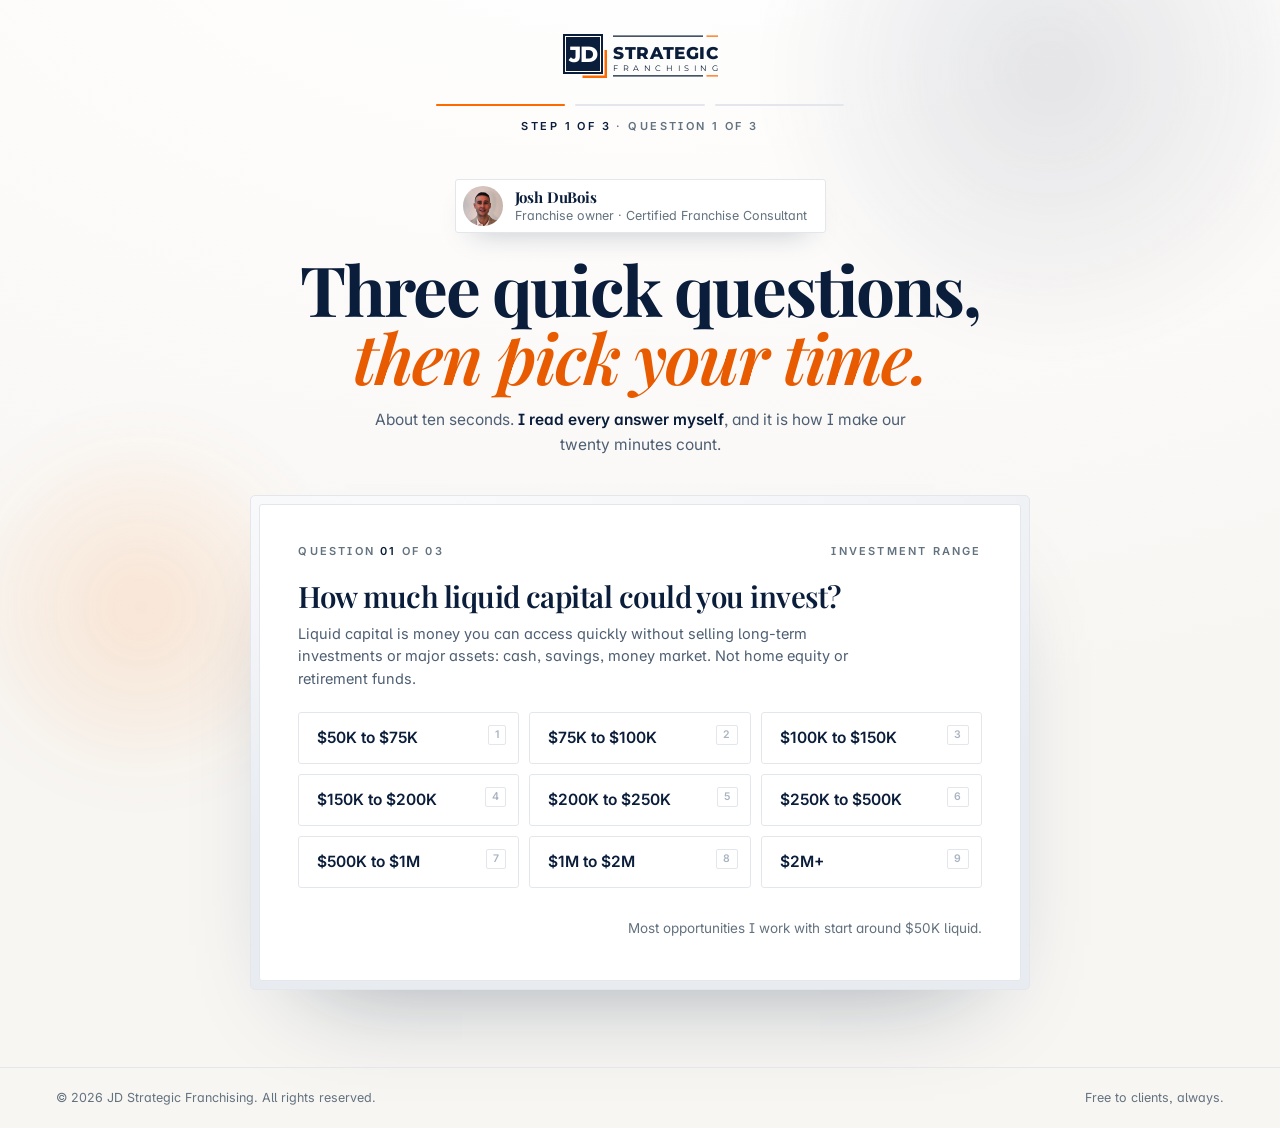
==== book.html @ 338318fc "JD Strategic consultation funnel: consult page, three-question booking, confirmation Co-Authored-By:" ====
<!doctype html>
<html lang="en">
<head>
<meta charset="utf-8">
<meta name="viewport" content="width=device-width, initial-scale=1, viewport-fit=cover">
<title>Pick Your Time with Josh DuBois | JD Strategic Franchising</title>
<meta name="description" content="Three quick questions, then pick a time on Josh DuBois's live calendar. A free twenty-minute consultation with a second-generation franchise owner.">
<meta name="robots" content="noindex">
<meta name="theme-color" content="#0A1D3A">
<link rel="icon" type="image/png" sizes="64x64" href="assets/favicon.png">
<link rel="apple-touch-icon" sizes="180x180" href="assets/apple-touch-icon.png">
<meta property="og:title" content="Pick your time with Josh DuBois">
<meta property="og:image" content="assets/og.jpg">
<link rel="preconnect" href="https://fonts.googleapis.com">
<link rel="preconnect" href="https://fonts.gstatic.com" crossorigin>
<link rel="preconnect" href="https://api.leadconnectorhq.com">
<link href="https://fonts.googleapis.com/css2?family=Playfair+Display:ital,wght@0,400..900;1,400..900&family=Inter:opsz,wght@14..32,400..700&family=Montserrat:wght@400;800&display=swap" rel="stylesheet">
<link rel="stylesheet" href="assets/funnel.css">
</head>
<body class="bookpage" data-page="book">
<svg width="0" height="0" style="position:absolute" aria-hidden="true">
  <symbol id="jd-mark" viewBox="0 0 620 176">
    <rect x="0" y="0" width="160" height="160" fill="var(--logo-box,#0A1D3A)"/>
    <rect x="10" y="10" width="140" height="140" fill="none" stroke="var(--logo-on-box,#fff)" stroke-width="4"/>
    <text x="80" y="111" text-anchor="middle" font-family="Montserrat,Inter,system-ui,sans-serif" font-weight="800" font-size="88" letter-spacing="-3" fill="var(--logo-on-box,#fff)">JD</text>
    <rect x="166" y="64" width="10" height="112" fill="#FF6A00"/>
    <rect x="78" y="166" width="98" height="10" fill="#FF6A00"/>
    <rect x="200" y="6" width="360" height="5" fill="currentColor"/>
    <rect x="574" y="6" width="46" height="5" fill="#FF6A00"/>
    <text x="200" y="98" font-family="Montserrat,Inter,system-ui,sans-serif" font-weight="800" font-size="66" textLength="420" lengthAdjust="spacing" fill="currentColor">STRATEGIC</text>
    <text x="201" y="148" font-family="Montserrat,Inter,system-ui,sans-serif" font-weight="400" font-size="30" textLength="418" lengthAdjust="spacing" fill="currentColor">FRANCHISING</text>
    <rect x="200" y="165" width="360" height="5" fill="currentColor"/>
    <rect x="574" y="165" width="46" height="5" fill="#FF6A00"/>
  </symbol>
  <symbol id="i-back" viewBox="0 0 24 24"><path d="M19 12H5M11 18l-6-6 6-6" fill="none" stroke="currentColor" stroke-width="2" stroke-linecap="round" stroke-linejoin="round"/></symbol>
</svg>
<div class="air" aria-hidden="true"></div>

<header class="plate-top"><svg class="logo" role="img" aria-label="JD Strategic Franchising"><use href="#jd-mark"/></svg></header>
<nav class="steps" aria-label="Progress"><i class="on" id="st1"></i><i id="st2"></i><i id="st3"></i></nav>
<p class="steps-lab" id="stepsLab"><b>Step 1 of 3</b> &middot; Three quick questions</p>

<main class="stage">

  <!-- stage A: three questions, one per screen -->
  <section class="wrap" id="qualStage" aria-labelledby="h1">
    <div class="bk-head">
      <span class="josh-chip hv" style="--i:0"><img src="assets/josh/face.jpg" width="80" height="80" alt=""><span><b>Josh DuBois</b>Franchise owner &middot; Certified Franchise Consultant</span></span>
      <h1 id="h1" class="hv" style="--i:1">Three quick questions, <span class="it">then pick your time.</span></h1>
      <p class="lede hv" style="--i:2">About ten seconds. <b>I read every answer myself</b>, and it is how I make our twenty minutes count.</p>
    </div>
    <div class="bezel qcard hv" style="--i:3"><div class="core" id="qCore"></div></div>
    <noscript><p class="q-who">This step needs JavaScript. Call <a href="tel:+17867890744">(786) 789-0744</a> and I will find you a time.</p></noscript>
  </section>

  <!-- stage B: the calendar -->
  <section class="wrap" id="calStage" hidden aria-labelledby="h1b">
    <div class="bk-head">
      <h1 id="h1b" class="q-in">Pick your time <span class="it">with Josh.</span></h1>
      <p class="lede q-in">Twenty minutes on my live calendar, shown in your local time zone. <b>Free, no obligation, no pitch.</b></p>
    </div>
    <div class="cal-wrap">
      <div class="answers q-in" id="answers" aria-label="Your answers"></div>
      <div class="cal q-in">
        <div class="cal-top"><span><i></i>My calendar, live</span><span>Shown in your local time zone</span></div>
        <div class="cal-body" id="calBody"><div class="cal-skel" id="calSkel">Loading my live calendar&hellip;</div></div>
      </div>
      <p class="cal-alt q-in">Calendar not loading, or you would rather talk now? <a href="tel:+17867890744">(786) 789-0744</a></p>
      <div class="meet q-in">
        <img src="assets/josh/face.jpg" width="320" height="320" alt="Josh DuBois">
        <div>
          <b>You are booking with Josh DuBois.</b>
          <p>Franchise owner building my legacy, and helping you build yours. My family went from independent restaurant owners to multi-unit franchisees and helped scale a brand past 2,400 locations. I am opening my own franchise in Miami, and I take on about ten clients a month so each one gets my full attention.</p>
          <ul><li>FranServe Certified Franchise Consultant</li><li>Second-generation franchise owner</li><li>Free to you, always</li></ul>
        </div>
      </div>
    </div>
  </section>

</main>

<footer class="plate-foot"><span>&copy; 2026 JD Strategic Franchising. All rights reserved.</span><span>Free to clients, always.</span></footer>

<script src="https://link.msgsndr.com/js/form_embed.js" defer></script>
<script src="assets/funnel.js"></script>
</body>
</html>
---- assets/funnel.css ----
/* JD Strategic Franchising: the consultation funnel (index, book, confirmed).
   Tokens are the live site's, builds/jd-strategic-site/assets/site.css. White ground, navy ink, one orange accent. */
*,*::before,*::after{box-sizing:border-box}
:root{
  --ink:#0A1D3A;--ink-deep:#061020;--ink-2:#0E2547;
  --body:#4E5F73;--muted:#63727F;--faint:#A9B4C1;
  --accent:#FF6A00;--accent-deep:#E55F00;--accent-text:#E85B00;
  --hairline:#E3E7EC;--hairline-2:#EEF1F4;
  --canvas:#FFFFFF;--cream:#FAF9F7;--band:#F5F6F8;
  --fd:'Playfair Display',Georgia,'Times New Roman',serif;
  --fb:'Inter',system-ui,-apple-system,sans-serif;
  --ease:cubic-bezier(.22,1,.36,1);--ease-cine:cubic-bezier(.19,1,.22,1);--ease-out:cubic-bezier(.23,1,.32,1);
  --gut:clamp(20px,4.4vw,56px);--maxw:1200px;--rail:1360px;--pad:clamp(72px,7.4vw,124px);
  --nav-h:76px;--glass:rgba(252,251,249,.74);
  --lit-paper:radial-gradient(122% 78% at 50% -14%,#FFFFFF 0%,#FDFCFB 40%,#F7F6F3 100%);
  --lit-cream:radial-gradient(128% 82% at 50% -16%,#FFFFFF 0%,#FCFBF8 36%,#F5F3EE 74%,#EFEDE7 100%);
  --lit-band:radial-gradient(124% 84% at 20% -12%,#FBFCFD 0%,#F3F5F8 48%,#E8EBF0 100%);
  --lit-navy:radial-gradient(104% 78% at 12% -10%,#183D73 0%,#0D2550 32%,#08182F 70%,#050D1C 100%);
}
html{-webkit-text-size-adjust:100%;scroll-behavior:smooth}
body{margin:0;background:var(--canvas);color:var(--body);font-family:var(--fb);font-size:16.5px;line-height:1.6;
  -webkit-font-smoothing:antialiased;-moz-osx-font-smoothing:grayscale;font-optical-sizing:auto;
  font-feature-settings:'cv05' 1,'cv08' 1,'cv11' 1,'ss03' 1;font-variant-numeric:lining-nums;text-rendering:optimizeLegibility;overflow-x:clip}
img{max-width:100%;display:block;height:auto}
a{color:inherit;text-decoration:none}
button{font:inherit;color:inherit;background:none;border:0;cursor:pointer;padding:0;margin:0}
h1,h2,h3,h4{margin:0;font-family:var(--fd);color:var(--ink);font-weight:700;line-height:1.05;letter-spacing:-.016em;font-optical-sizing:auto;text-wrap:balance}
p{margin:0;text-wrap:pretty}ul,ol{margin:0;padding:0;list-style:none}
[hidden]{display:none!important}
:focus-visible{outline:2px solid var(--accent);outline-offset:4px}
::selection{background:rgba(255,106,0,.16);color:var(--ink)}
.wrap{width:100%;max-width:var(--maxw);margin:0 auto;padding-inline:var(--gut)}
.rail{width:100%;max-width:var(--rail);margin:0 auto;padding-inline:var(--gut)}
.it{font-style:italic;color:var(--accent-text);font-weight:600}
.sr{position:absolute;width:1px;height:1px;overflow:hidden;clip:rect(0 0 0 0);white-space:nowrap}

/* ================= grounds: lit, never filled ================= */
.paper{background-color:#fff;background-image:var(--lit-paper)}
.cream{background-color:var(--cream);background-image:var(--lit-cream)}
.band{background-color:var(--band);background-image:var(--lit-band)}
.dark{background-color:var(--ink);background-image:linear-gradient(to bottom,rgba(4,11,24,.72),rgba(4,11,24,0) 26%),var(--lit-navy);color:rgba(255,255,255,.74);position:relative;isolation:isolate}
.dark::before{content:"";position:absolute;left:0;right:0;top:0;height:1px;z-index:1;pointer-events:none;background:linear-gradient(90deg,transparent,rgba(255,255,255,.18) 20%,rgba(255,255,255,.18) 80%,transparent)}
.dark h1,.dark h2,.dark h3{color:#fff}
.hair{border-top:1px solid var(--hairline)}

/* ================= type ================= */
.run{font-family:var(--fb);font-size:11px;font-weight:600;letter-spacing:.24em;text-transform:uppercase;color:var(--muted);display:flex;align-items:center;gap:12px;margin:0 0 clamp(18px,2vw,26px)}
.run i{width:22px;height:1px;background:var(--accent);flex:none}
.dark .run{color:rgba(255,255,255,.54)}
.h2{font-size:clamp(31px,3.5vw,50px);line-height:1.04;letter-spacing:-.024em}
.h2 .br{display:block}
.lede{font-size:clamp(15.5px,1.15vw,17.5px);line-height:1.62;color:var(--body);max-width:58ch}
.dark .lede{color:rgba(255,255,255,.7)}
.num{font-family:var(--fd);font-weight:700;font-size:clamp(30px,2.8vw,44px);line-height:.86;letter-spacing:-.03em;color:#D2DAE3;font-variant-numeric:lining-nums;display:block;transition:color .55s var(--ease-cine)}
.dark .num{color:rgba(255,255,255,.22)}
.sec{padding-block:var(--pad)}
.sec-head{max-width:760px;margin-bottom:clamp(36px,4.2vw,60px)}
.sec-head .lede{margin-top:18px}
.sec-head.center{text-align:center;margin-inline:auto}
.sec-head.center .run{justify-content:center}
.sec-head.center .lede{margin-inline:auto}

/* ================= buttons: Title Case, button-in-button arrow ================= */
.btn{display:inline-flex;align-items:center;justify-content:space-between;gap:22px;font-family:var(--fb);font-size:15px;font-weight:600;letter-spacing:-.005em;padding:11px 11px 11px 24px;border:1px solid transparent;border-radius:3px;position:relative;overflow:hidden;isolation:isolate;white-space:nowrap;
  transition:background .3s var(--ease),color .3s var(--ease),border-color .3s var(--ease),transform .16s var(--ease-out),box-shadow .4s var(--ease-cine)}
.btn::before{content:"";position:absolute;inset:0;z-index:-1;background:#fff;opacity:0;transform:translateY(101%);transition:transform .55s var(--ease-cine),opacity .4s ease}
.btn:hover::before{opacity:.1;transform:none}
.btn:active{transform:scale(.975)}
.btn svg{width:40px;height:40px;padding:12px;flex:none;box-sizing:border-box;border-radius:2px;background:rgba(255,255,255,.14);transition:transform .42s var(--ease-cine),background .35s var(--ease-cine)}
.btn:hover svg{transform:translateX(5px);background:rgba(255,255,255,.26)}
.btn-accent{background:var(--accent);color:var(--ink);box-shadow:0 22px 46px -20px rgba(255,106,0,.66)}
.btn-accent svg{color:var(--ink);background:rgba(10,29,58,.13)}
.btn-accent:hover{background:var(--accent-deep);box-shadow:0 28px 56px -20px rgba(255,106,0,.74)}
.btn-accent:hover svg{background:rgba(10,29,58,.2)}
.btn-solid{background:var(--ink);color:#fff;box-shadow:0 20px 44px -24px rgba(10,29,58,.62)}
.btn-solid svg{color:var(--accent)}
.btn-solid:hover{background:var(--ink-deep)}
.btn-sm{font-size:13.5px;padding:8px 8px 8px 18px;gap:16px}
.btn-sm svg{width:34px;height:34px;padding:10px}
.reassure{font-size:13.5px;color:var(--muted);line-height:1.5}
.policy{display:flex;align-items:flex-start;gap:10px;font-size:13.5px;color:var(--muted);line-height:1.5}
.policy::before{content:"";flex:none;width:7px;height:7px;border-radius:50%;background:var(--accent);box-shadow:0 0 0 3px rgba(255,106,0,.16);margin-top:7px}

/* ================= chrome: floating island, logo and the one button ================= */
.nav{position:fixed;top:0;left:0;right:0;z-index:50;padding:clamp(10px,1.4vw,16px) clamp(12px,2.4vw,28px);pointer-events:none}
.nav-in{pointer-events:auto;position:relative;height:var(--nav-h);max-width:var(--rail);margin:0 auto;padding-inline:clamp(14px,2vw,28px);display:flex;align-items:center;justify-content:space-between;gap:20px;border:1px solid transparent;border-radius:3px;
  transition:height .5s var(--ease-cine),background-color .5s var(--ease-cine),border-color .5s var(--ease-cine),box-shadow .5s var(--ease-cine)}
.nav.stuck .nav-in{height:60px;background-color:var(--glass);border-color:rgba(10,29,58,.09);
  -webkit-backdrop-filter:blur(24px) saturate(1.75);backdrop-filter:blur(24px) saturate(1.75);
  box-shadow:inset 0 1px 0 rgba(255,255,255,.8),0 28px 64px -36px rgba(10,29,58,.44),0 2px 10px -7px rgba(10,29,58,.18)}
.brand{display:inline-flex;align-items:center;flex:none;color:var(--ink);--logo-box:var(--ink);--logo-on-box:#fff}
.logo{display:block;height:40px;width:auto;aspect-ratio:620/176;color:inherit}
.nav .logo{height:38px}
@media (max-width:560px){.nav .logo{height:32px}.nav .btn-sm{display:none}}

/* ================= hero ================= */
.hero{position:relative;padding-top:calc(var(--nav-h) + clamp(28px,4vw,54px));background-color:#fff;background-image:var(--lit-paper);overflow:hidden;isolation:isolate}
.air{position:absolute;inset:0;z-index:-1;pointer-events:none;overflow:hidden}
.air::before{content:"";position:absolute;right:-8%;top:-26%;width:64vw;height:64vw;max-width:980px;max-height:980px;border-radius:50%;background:radial-gradient(closest-side,rgba(10,29,58,.14),rgba(10,29,58,0) 70%);filter:blur(36px)}
.air::after{content:"";position:absolute;right:6%;bottom:-14%;width:42vw;height:42vw;max-width:660px;max-height:660px;border-radius:50%;background:radial-gradient(closest-side,rgba(255,106,0,.2),rgba(255,106,0,0) 72%);filter:blur(30px)}
.hero-grid{display:grid;grid-template-columns:minmax(0,1.18fr) minmax(0,.82fr);gap:clamp(32px,5vw,84px);align-items:center;min-height:min(calc(100svh - var(--nav-h) - 80px),660px)}
.hero-copy{position:relative;z-index:2;padding-block:clamp(10px,2vw,30px)}
.sig{display:flex;align-items:flex-start;gap:16px;font-family:var(--fd);font-size:clamp(16px,1.25vw,19px);line-height:1.35;color:var(--ink);margin:0 0 clamp(22px,2.6vw,34px)}
.sig i{flex:none;width:34px;height:1px;background:var(--accent);margin-top:.66em}
.sig b{font-weight:700}
.sig em{font-style:italic;color:var(--accent-text);font-weight:600}
.hero h1{position:relative;font-size:clamp(42px,4.5vw,64px);line-height:.98;letter-spacing:-.03em;margin:0 0 clamp(20px,2.2vw,28px);text-wrap:initial}
.hero h1 .ln{display:block;overflow:hidden;padding-bottom:.14em;margin-bottom:-.14em}
.hero h1 .ln>span{display:block;transform:translateY(112%);transition:transform 1.15s var(--ease-cine)}
.hero h1 .ln:nth-child(2)>span{transition-delay:.09s}
.hero h1 .ln:nth-child(3)>span{transition-delay:.18s}
body.ready .hero h1 .ln>span{transform:none}
.hero-sub{font-size:clamp(16px,1.15vw,18px);line-height:1.6;color:var(--body);max-width:47ch;margin:0 0 clamp(24px,2.6vw,34px)}
.hero-sub b{color:var(--ink);font-weight:600}
.hero-act{display:flex;flex-direction:column;align-items:flex-start;gap:12px}
.hero-act .policy{margin-top:4px}
.hv{opacity:0;transform:translateY(14px);transition:opacity .9s var(--ease-cine),transform .9s var(--ease-cine);transition-delay:calc(.25s + var(--i,0)*.09s)}
body.ready .hv{opacity:1;transform:none}

.hero-fig{position:relative;margin:0;justify-self:end;width:100%;max-width:500px}
.frame{position:relative;padding:8px;background:#fff;border:1px solid var(--hairline);border-radius:4px;box-shadow:0 60px 120px -60px rgba(10,29,58,.45),0 2px 8px -4px rgba(10,29,58,.12)}
.frame .core{display:block;position:relative;overflow:hidden;border-radius:2px;background:var(--ink-2);aspect-ratio:4/5}
.frame .core::after{content:"";position:absolute;inset:0;box-shadow:inset 0 1px 0 rgba(255,255,255,.3);pointer-events:none;border-radius:2px}
.frame img{width:100%;height:100%;object-fit:cover;object-position:50% 12%}
.hero-fig img{opacity:0;transform:scale(1.06);transition:opacity 1.4s var(--ease-cine) .2s,transform 2.2s var(--ease-cine) .2s}
body.ready .hero-fig img{opacity:1;transform:none}
.plate{position:absolute;left:clamp(-34px,-2.4vw,-26px);bottom:clamp(28px,3.4vw,48px);z-index:3;background:var(--ink);color:#fff;padding:18px 22px 16px;border-radius:3px;box-shadow:0 30px 60px -30px rgba(6,16,32,.7);max-width:300px;
  opacity:0;transform:translateY(12px);transition:opacity .9s var(--ease-cine) .9s,transform .9s var(--ease-cine) .9s}
body.ready .plate{opacity:1;transform:none}
.plate::before{content:"";display:block;width:26px;height:2px;background:var(--accent);margin-bottom:12px}
.plate b{display:block;font-family:var(--fd);font-size:20px;font-weight:700;letter-spacing:-.012em;line-height:1.15}
.plate span{display:block;margin-top:6px;font-size:11px;font-weight:600;letter-spacing:.16em;text-transform:uppercase;color:rgba(255,255,255,.62);line-height:1.5}
.plate.light{background:#fff;color:var(--ink)}
.plate.light span{color:var(--muted)}
.chip-float{position:absolute;right:-16px;top:30px;z-index:3;background:#fff;border:1px solid var(--hairline);border-radius:3px;padding:11px 16px 11px 14px;box-shadow:0 24px 48px -24px rgba(10,29,58,.4);font-size:12.5px;line-height:1.3;color:var(--muted);display:flex;align-items:center;gap:12px;
  opacity:0;transform:translateY(-10px);transition:opacity .9s var(--ease-cine) 1.1s,transform .9s var(--ease-cine) 1.1s}
body.ready .chip-float{opacity:1;transform:none}
.chip-float b{font-family:var(--fd);font-size:19px;font-weight:700;color:var(--ink);letter-spacing:-.015em;line-height:1}
.chip-float b em{font-style:normal;color:var(--accent);font-family:var(--fb);font-size:12px;font-weight:600;letter-spacing:.04em}

.stats{display:grid;grid-template-columns:repeat(3,minmax(0,1fr));margin-top:clamp(36px,4.2vw,64px);padding:clamp(22px,2.6vw,34px) 0 clamp(44px,5vw,76px);border-top:1px solid var(--hairline)}
.stat{padding-right:16px}
.stat+.stat{border-left:1px solid var(--hairline);padding-left:clamp(16px,2vw,30px)}
.stat .n{font-family:var(--fd);font-size:clamp(28px,2.6vw,40px);font-weight:700;color:var(--ink);line-height:1;letter-spacing:-.025em;font-variant-numeric:tabular-nums lining-nums}
.stat .n sup{font-size:.46em;vertical-align:.7em;font-weight:600}
.stat .n em{font-style:normal;color:var(--accent)}
.stat .l{font-size:13.5px;color:var(--muted);line-height:1.5;margin-top:9px;max-width:24ch}

/* ================= problem ================= */
.prob{display:grid;grid-template-columns:minmax(0,.95fr) minmax(0,1.05fr);gap:clamp(36px,5vw,88px);align-items:start}
.prob-l{position:sticky;top:calc(var(--nav-h) + 40px)}
.prob-l .h2{max-width:17ch}
.prob-l .lede{margin-top:20px;max-width:40ch}
.ledger{border-top:1px solid var(--hairline)}
.ledger li{display:grid;grid-template-columns:clamp(54px,5vw,76px) minmax(0,1fr);gap:clamp(14px,2vw,28px);padding:clamp(24px,2.6vw,34px) 0;border-bottom:1px solid var(--hairline);align-items:start}
.ledger li:hover .num{color:var(--accent)}
.ledger h3{font-size:clamp(19px,1.55vw,23px);font-weight:600;margin-bottom:8px;letter-spacing:-.012em}
.ledger p{font-size:15.5px;line-height:1.62;max-width:56ch}

/* ================= reframe + the comparison ================= */
.reframe{text-align:center}
.big{font-family:var(--fd);font-size:clamp(30px,3.9vw,56px);font-weight:700;line-height:1.04;letter-spacing:-.026em;color:var(--ink);max-width:21ch;margin:0 auto}
.big .b2{display:block;font-style:italic;font-weight:600}
.cmp-head{margin:clamp(56px,6.4vw,100px) auto clamp(26px,3vw,40px);max-width:720px}
.cmp-head .h3{font-family:var(--fd);font-size:clamp(23px,2.5vw,34px);font-weight:700;color:var(--ink);line-height:1.12;letter-spacing:-.02em}
.cmp-head .h3 .it{display:block}
.cmp-head p{margin-top:14px;font-size:15.5px;color:var(--body);max-width:52ch;margin-inline:auto}
.cmp{display:grid;grid-template-columns:repeat(2,minmax(0,1fr));border:1px solid var(--hairline);text-align:left;background:#fff;border-radius:4px;overflow:hidden;box-shadow:0 46px 90px -56px rgba(10,29,58,.4)}
.cmp-h{padding:20px clamp(20px,2.4vw,32px);border-bottom:1px solid var(--hairline);font-size:11px;font-weight:600;letter-spacing:.18em;text-transform:uppercase;color:var(--muted)}
.cmp-i{display:grid;grid-template-columns:18px minmax(0,1fr);gap:14px;align-items:start;padding:20px clamp(20px,2.2vw,30px);border-bottom:1px solid var(--hairline-2);font-size:15.5px;line-height:1.55;color:var(--body)}
.cmp-i svg{width:18px;height:18px;margin-top:3px;color:var(--faint);flex:none}
.cmp-l{border-right:1px solid var(--hairline)}
.cmp-r{background-color:var(--ink);background-image:var(--lit-navy);color:rgba(255,255,255,.88)}
.cmp-r.cmp-h{color:#fff;border-bottom-color:rgba(255,255,255,.16)}
.cmp-r.cmp-i{border-bottom-color:rgba(255,255,255,.1)}
.cmp-r svg{color:var(--accent)}
.cmp-last{border-bottom:0}

/* ================= mechanism: three stages across on a rail ================= */
.mech{display:grid;grid-template-columns:repeat(3,minmax(0,1fr));border-top:1px solid var(--hairline)}
.mech li{position:relative;padding:clamp(26px,3vw,40px) clamp(18px,2.4vw,34px) 0 0}
.mech li+li{padding-left:clamp(18px,2.4vw,34px);border-left:1px solid var(--hairline)}
.mech li::before{content:"";position:absolute;left:0;top:-1px;width:44px;height:2px;background:var(--accent)}
.mech li+li::before{left:clamp(18px,2.4vw,34px)}
.mech .num{margin-bottom:18px}
.mech h3{font-size:clamp(20px,1.6vw,24px);font-weight:600;margin-bottom:10px;letter-spacing:-.012em}
.mech p{font-size:15.5px;line-height:1.62;max-width:40ch}
.mech-act{margin-top:clamp(44px,4.8vw,68px);display:flex;align-items:center;gap:14px 26px;flex-wrap:wrap}

/* ================= who you're meeting ================= */
.who{display:grid;grid-template-columns:minmax(0,.82fr) minmax(0,1.18fr);gap:clamp(36px,5.6vw,96px);align-items:center}
.who-fig{margin:0;position:relative;max-width:460px}
.who-fig .frame{background:rgba(255,255,255,.06);border-color:rgba(255,255,255,.14);box-shadow:0 60px 120px -50px rgba(0,0,0,.85)}
.who-fig .core{background:var(--ink-deep)}
.who-fig img{object-position:50% 22%}
.who-fig .plate{opacity:1;transform:none;transition:none}
.who .h2{font-size:clamp(30px,3.4vw,48px)}
.who .h2 .w{display:block;font-style:italic;font-weight:600;color:rgba(255,255,255,.92)}
.story{margin-top:clamp(22px,2.4vw,30px)}
.story p{font-size:clamp(15.5px,1.1vw,17px);line-height:1.68;max-width:58ch;color:rgba(255,255,255,.74)}
.story p+p{margin-top:16px}
.story strong{color:#fff;font-weight:600}
.creds{display:grid;grid-template-columns:repeat(2,minmax(0,1fr));gap:0 clamp(20px,3vw,44px);margin-top:clamp(28px,3vw,40px);border-top:1px solid rgba(255,255,255,.16)}
.creds li{padding:16px 0;border-bottom:1px solid rgba(255,255,255,.12);font-size:13.5px;color:rgba(255,255,255,.6);line-height:1.5}
.creds b{display:block;font-family:var(--fd);font-size:21px;font-weight:700;color:#fff;letter-spacing:-.012em;margin-bottom:3px}

/* ================= the offer card ================= */
.offer{display:grid;grid-template-columns:minmax(0,.9fr) minmax(0,1.1fr);gap:clamp(36px,5vw,88px);align-items:start}
.offer-l{position:sticky;top:calc(var(--nav-h) + 40px)}
.offer-l .h2{max-width:14ch}
.offer-l .lede{margin-top:20px;max-width:40ch}
.offer-l .btn{margin-top:28px}
.bezel{padding:8px;background:var(--band);background-image:var(--lit-band);border:1px solid var(--hairline);border-radius:5px;box-shadow:0 50px 100px -60px rgba(10,29,58,.42)}
.bezel>.core{background:#fff;border:1px solid var(--hairline);border-radius:3px;box-shadow:inset 0 1px 0 #fff;overflow:hidden}
.get{padding:0 clamp(20px,2.6vw,36px)}
.get li{display:grid;grid-template-columns:clamp(40px,3.6vw,54px) minmax(0,1fr);gap:clamp(12px,1.6vw,22px);padding:clamp(20px,2.2vw,26px) 0;border-bottom:1px solid var(--hairline-2);align-items:start}
.get .num{font-size:clamp(22px,1.9vw,28px);padding-top:3px}
.get li:hover .num{color:var(--accent)}
.get h3{font-size:clamp(17px,1.35vw,20px);font-weight:600;margin-bottom:6px;letter-spacing:-.01em}
.get p{font-size:15px;line-height:1.6;max-width:50ch}
.price{display:flex;align-items:center;gap:18px 26px;padding:clamp(22px,2.4vw,30px) clamp(20px,2.6vw,36px);background:var(--cream);border-top:1px solid var(--hairline);flex-wrap:wrap}
.price .n{font-family:var(--fd);font-size:clamp(36px,3.2vw,50px);font-weight:700;color:var(--ink);letter-spacing:-.03em;line-height:1}
.price p{font-size:14.5px;color:var(--body);max-width:40ch;line-height:1.55}
.price p b{color:var(--ink);font-weight:600}

/* ================= qualification ================= */
.qual{display:grid;grid-template-columns:repeat(2,minmax(0,1fr));border:1px solid var(--hairline);border-radius:4px;overflow:hidden;background:#fff}
.qual-col{padding:clamp(26px,3vw,44px)}
.qual-col+.qual-col{border-left:1px solid var(--hairline);background-color:var(--band);background-image:var(--lit-band)}
.qual h3{font-size:clamp(20px,1.7vw,25px);font-weight:600;margin-bottom:18px;display:flex;align-items:center;gap:12px;letter-spacing:-.012em}
.qual .mk{width:30px;height:30px;border-radius:50%;display:inline-grid;place-items:center;flex:none}
.qual .mk svg{width:14px;height:14px}
.qual .yes .mk{background:rgba(255,106,0,.14);color:var(--accent-text)}
.qual .no .mk{background:rgba(10,29,58,.08);color:var(--ink)}
.qual li{display:grid;grid-template-columns:18px minmax(0,1fr);gap:14px;padding:13px 0;border-top:1px solid var(--hairline);font-size:15.5px;line-height:1.55;color:var(--body)}
.qual li svg{width:18px;height:18px;margin-top:3px}
.qual .yes li svg{color:var(--accent-text)}
.qual .no li svg{color:var(--faint)}

/* ================= faq ================= */
.faq{max-width:820px;margin:0 auto;border-top:1px solid var(--hairline)}
.faq-i{border-bottom:1px solid var(--hairline)}
.faq-q{width:100%;display:grid;grid-template-columns:minmax(0,1fr) 22px;gap:24px;align-items:start;padding:22px 0;text-align:left;font-family:var(--fd);font-size:clamp(18px,1.5vw,22px);font-weight:600;color:var(--ink);line-height:1.3;letter-spacing:-.012em;transition:color .25s}
.faq-q:hover{color:var(--accent-text)}
.faq-ic{width:22px;height:22px;position:relative;margin-top:4px;transition:transform .4s var(--ease)}
.faq-ic::before,.faq-ic::after{content:"";position:absolute;left:50%;top:50%;background:var(--ink);transform:translate(-50%,-50%);transition:opacity .3s}
.faq-ic::before{width:13px;height:1.5px}.faq-ic::after{width:1.5px;height:13px}
.faq-i.open .faq-ic{transform:rotate(90deg)}.faq-i.open .faq-ic::after{opacity:0}
.faq-a{overflow:hidden;height:0;transition:height .44s var(--ease)}
.faq-a p{font-size:15.5px;line-height:1.66;color:var(--body);max-width:64ch;padding-bottom:26px}

/* ================= closing ================= */
.close{text-align:center}
.close .h2{font-size:clamp(34px,4.3vw,62px);max-width:16ch;margin:0 auto}
.close .lede{max-width:62ch;margin:22px auto 0}
.close-act{margin-top:34px;display:flex;flex-direction:column;align-items:center;gap:12px}
.close .reassure{color:rgba(255,255,255,.5)}
.close .reassure a{color:#fff;border-bottom:1px solid rgba(255,255,255,.35)}
.foot{margin-top:clamp(64px,7vw,110px);padding-top:clamp(28px,3vw,40px);border-top:1px solid rgba(255,255,255,.14);display:grid;grid-template-columns:auto minmax(0,1fr);gap:22px clamp(28px,4vw,64px);align-items:center;text-align:left}
.foot .logo{height:38px;color:#fff;--logo-box:#fff;--logo-on-box:var(--ink)}
.foot .sig2{font-family:var(--fd);font-style:italic;font-size:16px;color:rgba(255,255,255,.8);font-weight:500}
.foot .legal{grid-column:1/-1;font-size:11.5px;line-height:1.6;color:rgba(255,255,255,.42);columns:2;column-gap:40px}
.foot .copy{grid-column:1/-1;font-size:12.5px;color:rgba(255,255,255,.46);display:flex;justify-content:space-between;flex-wrap:wrap;gap:8px 20px;padding-top:18px;border-top:1px solid rgba(255,255,255,.1)}

/* ================= phones: the action bar ================= */
.mbar{display:none}
@media (max-width:760px){
  .mbar{display:flex;position:fixed;left:12px;right:12px;bottom:12px;z-index:40;gap:8px;transform:translateY(130%);opacity:0;transition:transform .5s var(--ease-cine),opacity .4s;pointer-events:none}
  .mbar.on{transform:none;opacity:1;pointer-events:auto}
  .mbar .btn{flex:1;justify-content:space-between;box-shadow:0 20px 44px -16px rgba(255,106,0,.6)}
}

/* ================= reveals ================= */
[data-r]{opacity:0;transform:translateY(18px);filter:blur(4px);transition:opacity .95s var(--ease-cine),transform .95s var(--ease-cine),filter .95s var(--ease-cine);transition-delay:calc(var(--d,0)*.09s)}
[data-r].in{opacity:1;transform:none;filter:none}

/* ================= booking + confirmation shell ================= */
.bookpage{background-color:#fff;background-image:var(--lit-paper);min-height:100svh;display:flex;flex-direction:column;position:relative;isolation:isolate}
.bookpage .air::before{right:-14%;top:-30%;opacity:.8}
.bookpage .air::after{right:auto;left:-10%;bottom:auto;top:30%;opacity:.7}
.plate-top{display:flex;justify-content:center;padding:clamp(22px,2.8vw,34px) var(--gut) 0}
.plate-top .logo{height:44px;color:var(--ink);--logo-box:var(--ink);--logo-on-box:#fff}
.steps{display:flex;gap:10px;margin:clamp(18px,2.2vw,26px) auto 0;padding-inline:var(--gut);max-width:520px;width:100%}
.steps i{flex:1;height:2px;background:var(--hairline);border-radius:2px;position:relative;overflow:hidden}
.steps i::after{content:"";position:absolute;inset:0;background:var(--ink);transform:scaleX(0);transform-origin:left;transition:transform .7s var(--ease-cine)}
.steps i.done::after{transform:none}
.steps i.on::after{transform:none;background:var(--accent)}
.steps-lab{text-align:center;font-size:11px;font-weight:600;letter-spacing:.22em;text-transform:uppercase;color:var(--muted);margin-top:12px}
.steps-lab b{color:var(--ink);font-weight:600}
.stage{flex:1;padding:clamp(26px,3.4vw,46px) 0 clamp(56px,6vw,96px)}
.bk-head{text-align:center;max-width:860px;margin:0 auto clamp(26px,3vw,40px)}
.bk-head h1{font-size:clamp(38px,5.4vw,76px);letter-spacing:-.03em;line-height:.98;margin-bottom:16px}
.bk-head .lede{margin:0 auto;max-width:54ch}
.bk-head .lede b{color:var(--ink);font-weight:600}
.josh-chip{display:inline-flex;align-items:center;gap:12px;padding:6px 18px 6px 7px;border:1px solid var(--hairline);border-radius:3px;background:#fff;box-shadow:0 14px 30px -18px rgba(10,29,58,.35);margin-bottom:22px;font-size:12.5px;line-height:1.3;color:var(--muted);text-align:left}
.josh-chip img{width:40px;height:40px;border-radius:50%;object-fit:cover;flex:none}
.josh-chip b{display:block;font-family:var(--fd);font-size:15px;color:var(--ink);font-weight:700;letter-spacing:-.01em}

.qcard{max-width:780px;margin:0 auto}
.qcard>.core{padding:clamp(22px,3vw,38px) clamp(20px,3vw,42px) clamp(20px,2.6vw,32px)}
.q-k{display:flex;justify-content:space-between;gap:12px;font-size:11px;font-weight:600;letter-spacing:.2em;text-transform:uppercase;color:var(--muted);margin-bottom:18px}
.q-k b{color:var(--ink);font-weight:600}
.q-q{font-family:var(--fd);font-size:clamp(23px,2.3vw,32px);font-weight:600;color:var(--ink);letter-spacing:-.018em;line-height:1.15;margin-bottom:10px;text-wrap:balance}
.q-h{font-size:14.5px;line-height:1.55;color:var(--body);max-width:62ch;margin-bottom:22px}
.opts{display:grid;grid-template-columns:repeat(var(--cols,1),minmax(0,1fr));gap:10px}
.opt{display:block;width:100%;text-align:left;padding:15px 44px 15px 18px;border:1px solid var(--hairline);border-radius:3px;background:#fff;color:var(--ink);font-size:15.5px;font-weight:600;line-height:1.3;position:relative;
  transition:border-color .25s,background .25s,color .25s,transform .18s var(--ease-out),box-shadow .35s var(--ease-cine)}
.opt small{display:block;font-weight:400;font-size:13px;color:var(--muted);margin-top:3px;line-height:1.4}
.opt:hover{border-color:var(--ink);box-shadow:0 16px 32px -22px rgba(10,29,58,.4)}
.opt:active{transform:scale(.985)}
.opt[aria-pressed=true]{background:var(--ink);color:#fff;border-color:var(--ink)}
.opt[aria-pressed=true] small{color:rgba(255,255,255,.66)}
.opt .key{position:absolute;right:12px;top:12px;font-size:10.5px;font-weight:600;letter-spacing:.06em;color:var(--faint);border:1px solid var(--hairline);border-radius:2px;padding:2px 6px;line-height:1.3}
.opt[aria-pressed=true] .key{color:rgba(255,255,255,.6);border-color:rgba(255,255,255,.3)}
.q-foot{display:flex;justify-content:space-between;align-items:center;gap:12px 20px;margin-top:22px;font-size:13.5px;color:var(--muted);flex-wrap:wrap}
.q-back{display:inline-flex;align-items:center;gap:8px;font-size:13.5px;font-weight:600;color:var(--ink);padding:8px 0;visibility:hidden}
.q-back.show{visibility:visible}
.q-back svg{width:16px;height:16px}
.q-in{animation:qin .55s var(--ease-cine) both}
.opts .opt{animation:qin .5s var(--ease-cine) both;animation-delay:calc(var(--i,0)*.045s)}
@keyframes qin{from{opacity:0;transform:translateY(10px)}to{opacity:1;transform:none}}
.q-who{display:flex;justify-content:center;align-items:center;gap:12px;margin-top:22px;font-size:13.5px;color:var(--muted)}
.q-who img{width:32px;height:32px;border-radius:50%;object-fit:cover}
.q-who b{color:var(--ink);font-weight:600}

.cal-wrap{max-width:1040px;margin:0 auto}
.answers{display:flex;justify-content:center;align-items:center;flex-wrap:wrap;gap:8px;margin:0 0 clamp(20px,2.4vw,28px)}
.answers span{display:inline-flex;align-items:center;gap:8px;padding:7px 12px;border:1px solid var(--hairline);border-radius:3px;background:#fff;font-size:13px;color:var(--ink);font-weight:500}
.answers span i{width:6px;height:6px;border-radius:50%;background:var(--accent);flex:none}
.answers button{font-size:13px;font-weight:600;color:var(--ink);text-decoration:underline;text-underline-offset:3px;padding:7px 4px}
.cal{position:relative;background:#fff;border:1px solid var(--hairline);border-radius:4px;box-shadow:0 50px 100px -60px rgba(10,29,58,.5)}
.cal::before{content:"";position:absolute;left:-1px;right:-1px;top:-1px;height:2px;background:var(--accent);border-radius:4px 4px 0 0}
.cal-top{display:flex;justify-content:space-between;gap:16px;padding:15px clamp(16px,2vw,24px);border-bottom:1px solid var(--hairline);font-size:10.5px;font-weight:600;letter-spacing:.18em;text-transform:uppercase;color:var(--muted)}
.cal-top span:first-child{display:flex;align-items:center;gap:10px;color:var(--ink)}
.cal-top i{width:22px;height:1px;background:var(--accent);flex:none}
.cal-body{position:relative;padding:6px;min-height:640px;background:#fff}
.cal-body iframe{display:block;width:100%;min-height:640px;border:0;position:relative;z-index:1}
.cal-skel{position:absolute;inset:6px;display:grid;place-items:center;font-size:13.5px;color:var(--muted);background:#fff;z-index:0}
.cal-skel::before{content:"";position:absolute;inset:0;background:linear-gradient(100deg,transparent 30%,rgba(10,29,58,.035) 50%,transparent 70%);background-size:200% 100%;animation:shimmer 1.6s linear infinite}
@keyframes shimmer{from{background-position:120% 0}to{background-position:-120% 0}}
.cal-alt{text-align:center;font-size:13.5px;color:var(--muted);margin-top:18px}
.cal-alt a{color:var(--ink);font-weight:600;border-bottom:1px solid rgba(10,29,58,.3)}
.meet{max-width:860px;margin:clamp(56px,6vw,88px) auto 0;padding-top:clamp(28px,3vw,40px);border-top:1px solid var(--hairline);display:grid;grid-template-columns:auto minmax(0,1fr);gap:clamp(20px,3vw,40px);align-items:center}
.meet img{width:clamp(88px,9vw,124px);height:clamp(88px,9vw,124px);border-radius:50%;object-fit:cover;box-shadow:0 0 0 4px #fff,0 0 0 5px var(--hairline)}
.meet b{display:block;font-family:var(--fd);font-size:clamp(20px,1.8vw,26px);color:var(--ink);font-weight:700;letter-spacing:-.014em;margin-bottom:6px}
.meet p{font-size:15px;line-height:1.6;max-width:58ch}
.meet ul{display:flex;flex-wrap:wrap;gap:6px 18px;margin-top:12px;font-size:12.5px;color:var(--muted)}
.meet li{display:flex;align-items:center;gap:8px}
.meet li::before{content:"";width:5px;height:5px;border-radius:50%;background:var(--accent);flex:none}
.plate-foot{display:flex;flex-wrap:wrap;justify-content:space-between;gap:8px 20px;padding:20px var(--gut);border-top:1px solid var(--hairline);font-size:12.5px;color:var(--muted)}
.plate-foot .legal{flex-basis:100%;font-size:11px;line-height:1.55;color:var(--faint);max-width:none}
#calStage:not(.open) iframe{visibility:hidden!important;pointer-events:none!important}
#calStage .bk-head{margin-bottom:20px}
#calStage .bk-head h1{font-size:clamp(34px,4.2vw,58px);margin-bottom:12px}
#calStage .bk-head h1 .it{display:inline}
.bk-head h1 .it{display:block}

/* ================= confirmation ================= */
.ok-strip{display:inline-flex;align-items:center;gap:12px;padding:9px 18px 9px 10px;background:#fff;border:1px solid var(--hairline);border-radius:3px;box-shadow:0 20px 44px -26px rgba(10,29,58,.4);font-size:14px;color:var(--ink);font-weight:500;margin-bottom:26px;text-align:left}
.ok-strip .mk{width:28px;height:28px;border-radius:50%;background:var(--accent);color:var(--ink);display:grid;place-items:center;flex:none}
.ok-strip .mk svg{width:14px;height:14px}
.prep{display:grid;grid-template-columns:minmax(0,.78fr) minmax(0,1.22fr);gap:clamp(32px,5vw,80px);align-items:start;max-width:1120px;margin:0 auto}
.prep-fig{position:sticky;top:30px;margin:0;max-width:400px}
.prep-fig .frame .core{aspect-ratio:4/5}
.prep-fig img{object-position:50% 20%}
.prep-fig .plate{opacity:1;transform:none;transition:none}
.prep .run{margin-bottom:14px}
.prep .h2{font-size:clamp(28px,3vw,42px);margin-bottom:8px}
.prep .ledger{margin-top:26px}
.echo{display:inline-flex;align-items:center;gap:8px;padding:5px 10px;background:var(--cream);border:1px solid var(--hairline);border-radius:3px;font-size:13.5px;color:var(--ink);font-weight:600;margin-top:10px}
.echo i{width:6px;height:6px;border-radius:50%;background:var(--accent)}
.cover{max-width:1120px;margin:0 auto}
.cover .mech{margin-top:0}
.watch{max-width:980px;margin:0 auto}
.video{position:relative;aspect-ratio:16/9;background:var(--ink);overflow:hidden;border-radius:2px;display:block;width:100%;cursor:pointer}
.video img{width:100%;height:100%;object-fit:cover;transition:transform 1.2s var(--ease-cine)}
.video:hover img{transform:scale(1.025)}
.video iframe{position:absolute;inset:0;width:100%;height:100%;border:0}
.play{position:absolute;left:50%;top:50%;transform:translate(-50%,-50%);width:86px;height:86px;border-radius:50%;background:rgba(255,255,255,.96);display:grid;place-items:center;box-shadow:0 30px 60px -20px rgba(0,0,0,.6);transition:transform .35s var(--ease-cine)}
.play svg{width:26px;height:26px;color:var(--ink);margin-left:4px}
.video:hover .play{transform:translate(-50%,-50%) scale(1.06)}
.video-cap{display:flex;justify-content:space-between;gap:12px 24px;flex-wrap:wrap;margin-top:16px;font-size:14px;color:var(--muted);line-height:1.5}
.video-cap b{color:var(--ink);font-weight:600}
.exit{text-align:center;margin-top:clamp(36px,4vw,56px);font-size:14.5px;color:var(--muted);line-height:1.7}
.exit a{color:var(--ink);font-weight:600;border-bottom:1px solid rgba(10,29,58,.3)}

/* ================= responsive ================= */
@media (max-width:1100px){
  .hero-grid{grid-template-columns:minmax(0,1.05fr) minmax(0,.95fr);gap:36px}
  .hero-fig{max-width:440px}
}
@media (max-width:900px){
  .hero-grid{grid-template-columns:minmax(0,1fr);min-height:0;gap:40px}
  .hero-fig{justify-self:start;max-width:420px}
  .prob,.offer,.who{grid-template-columns:minmax(0,1fr)}
  .prob-l,.offer-l{position:static}
  .who-fig{max-width:400px}
  .prep{grid-template-columns:minmax(0,1fr)}
  .prep-fig{position:static;max-width:360px}
}
@media (max-width:860px){
  .mech{grid-template-columns:minmax(0,1fr)}
  .mech li{padding:26px 0 26px}
  .mech li+li{border-left:0;padding-left:0;border-top:1px solid var(--hairline)}
  .mech li+li::before{left:0}
  .mech li:last-child{padding-bottom:0}
}
@media (max-width:760px){
  .opt .key{display:none}
  .opt{padding-right:18px}
  .cmp{grid-template-columns:minmax(0,1fr)}
  .cmp-l{order:1;border-right:0}
  .cmp-r{order:2}
  .cmp-l.cmp-last{border-bottom:1px solid var(--hairline)}
  .qual{grid-template-columns:minmax(0,1fr)}
  .qual-col+.qual-col{border-left:0;border-top:1px solid var(--hairline)}
  .foot{grid-template-columns:minmax(0,1fr)}
  .foot .legal{columns:1}
  .meet{grid-template-columns:minmax(0,1fr);text-align:center}
  .meet img{margin:0 auto}
  .meet p{margin-inline:auto}
  .meet ul{justify-content:center}
}
@media (max-width:640px){
  .stats{grid-template-columns:minmax(0,1fr);gap:0}
  .stat{padding:14px 0!important;border-left:0!important;border-bottom:1px solid var(--hairline);display:flex;align-items:baseline;gap:16px}
  .stat .l{margin-top:0;max-width:none}
  .plate{left:12px;bottom:12px;max-width:calc(100% - 24px);padding:14px 16px 12px}
  .plate b{font-size:17px}
  .chip-float{right:12px;top:12px;padding:9px 12px 9px 10px}
  .creds{grid-template-columns:minmax(0,1fr)}
  .opts{--cols:1!important}
  .q-k span:last-child{display:none}
  .cal-top span:last-child{display:none}
  .cal-top span:first-child{white-space:nowrap}
  .hero h1{font-size:clamp(38px,11vw,46px)}
  .hero h1 .ln>span{text-wrap:balance}
  .bk-head h1{font-size:clamp(36px,10.5vw,46px)}
  .close .h2{font-size:clamp(32px,9.6vw,40px)}
  .big{font-size:clamp(28px,8.4vw,36px)}
  .ledger li{grid-template-columns:44px minmax(0,1fr);gap:12px}
  .btn{white-space:normal}
}
@media (prefers-reduced-motion:reduce){
  html{scroll-behavior:auto}
  [data-r],.hv,.hero h1 .ln>span,.hero-fig img,.plate,.chip-float{opacity:1!important;transform:none!important;filter:none!important;transition:none!important}
  .opts .opt,.q-in{animation:none!important}
  .steps i::after,.cal-skel::before{transition:none;animation:none}
}
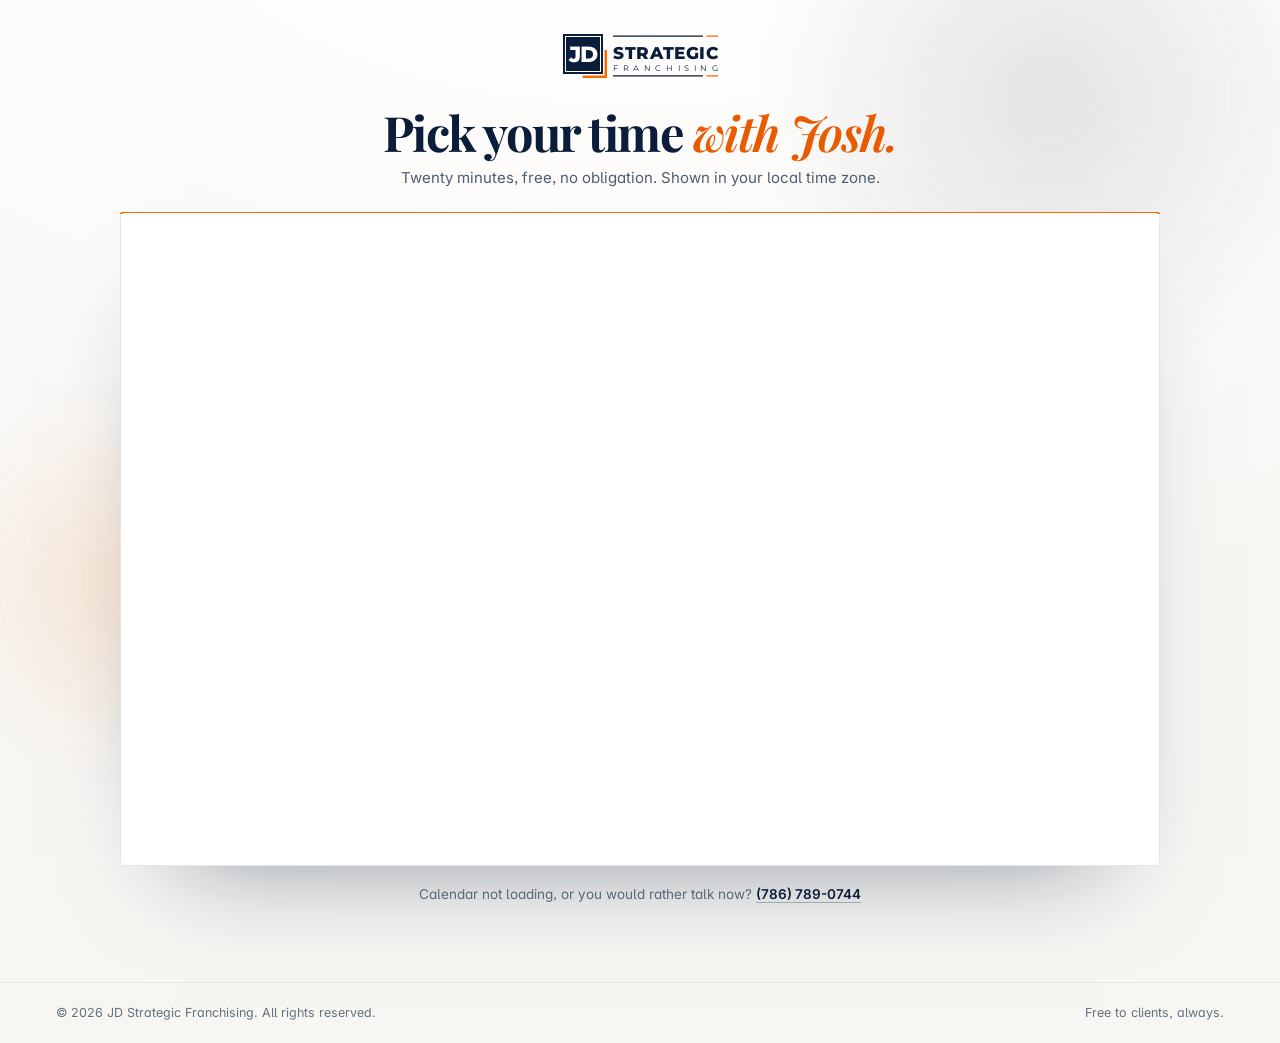
==== commit 1ec006e3: "Booking page is the calendar: questions gate removed, confirmation strip and echoes gone Co-Authored" ====
--- a/book.html
+++ b/book.html
@@ -4,7 +4,7 @@
 <meta charset="utf-8">
 <meta name="viewport" content="width=device-width, initial-scale=1, viewport-fit=cover">
 <title>Pick Your Time with Josh DuBois | JD Strategic Franchising</title>
-<meta name="description" content="Three quick questions, then pick a time on Josh DuBois's live calendar. A free twenty-minute consultation with a second-generation franchise owner.">
+<meta name="description" content="Pick a time on Josh DuBois's live calendar. A free twenty-minute consultation with a second-generation franchise owner.">
 <meta name="robots" content="noindex">
 <meta name="theme-color" content="#0A1D3A">
 <link rel="icon" type="image/png" sizes="64x64" href="assets/favicon.png">
@@ -32,51 +32,24 @@
     <rect x="200" y="165" width="360" height="5" fill="currentColor"/>
     <rect x="574" y="165" width="46" height="5" fill="#FF6A00"/>
   </symbol>
-  <symbol id="i-back" viewBox="0 0 24 24"><path d="M19 12H5M11 18l-6-6 6-6" fill="none" stroke="currentColor" stroke-width="2" stroke-linecap="round" stroke-linejoin="round"/></symbol>
 </svg>
 <div class="air" aria-hidden="true"></div>
 
 <header class="plate-top"><svg class="logo" role="img" aria-label="JD Strategic Franchising"><use href="#jd-mark"/></svg></header>
-<nav class="steps" aria-label="Progress"><i class="on" id="st1"></i><i id="st2"></i><i id="st3"></i></nav>
-<p class="steps-lab" id="stepsLab"><b>Step 1 of 3</b> &middot; Three quick questions</p>
 
-<main class="stage">
-
-  <!-- stage A: three questions, one per screen -->
-  <section class="wrap" id="qualStage" aria-labelledby="h1">
+<main class="stage cal-page">
+  <section class="wrap" aria-labelledby="h1">
     <div class="bk-head">
-      <span class="josh-chip hv" style="--i:0"><img src="assets/josh/face.jpg" width="80" height="80" alt=""><span><b>Josh DuBois</b>Franchise owner &middot; Certified Franchise Consultant</span></span>
-      <h1 id="h1" class="hv" style="--i:1">Three quick questions, <span class="it">then pick your time.</span></h1>
-      <p class="lede hv" style="--i:2">About ten seconds. <b>I read every answer myself</b>, and it is how I make our twenty minutes count.</p>
+      <h1 id="h1" class="hv" style="--i:0">Pick your time <span class="it">with Josh.</span></h1>
+      <p class="lede hv" style="--i:1">Twenty minutes, free, no obligation. Shown in your local time zone.</p>
     </div>
-    <div class="bezel qcard hv" style="--i:3"><div class="core" id="qCore"></div></div>
-    <noscript><p class="q-who">This step needs JavaScript. Call <a href="tel:+17867890744">(786) 789-0744</a> and I will find you a time.</p></noscript>
-  </section>
-
-  <!-- stage B: the calendar -->
-  <section class="wrap" id="calStage" hidden aria-labelledby="h1b">
-    <div class="bk-head">
-      <h1 id="h1b" class="q-in">Pick your time <span class="it">with Josh.</span></h1>
-      <p class="lede q-in">Twenty minutes on my live calendar, shown in your local time zone. <b>Free, no obligation, no pitch.</b></p>
-    </div>
-    <div class="cal-wrap">
-      <div class="answers q-in" id="answers" aria-label="Your answers"></div>
-      <div class="cal q-in">
-        <div class="cal-top"><span><i></i>My calendar, live</span><span>Shown in your local time zone</span></div>
+    <div class="cal-wrap hv" style="--i:2">
+      <div class="cal">
         <div class="cal-body" id="calBody"><div class="cal-skel" id="calSkel">Loading my live calendar&hellip;</div></div>
       </div>
-      <p class="cal-alt q-in">Calendar not loading, or you would rather talk now? <a href="tel:+17867890744">(786) 789-0744</a></p>
-      <div class="meet q-in">
-        <img src="assets/josh/face.jpg" width="320" height="320" alt="Josh DuBois">
-        <div>
-          <b>You are booking with Josh DuBois.</b>
-          <p>Franchise owner building my legacy, and helping you build yours. My family went from independent restaurant owners to multi-unit franchisees and helped scale a brand past 2,400 locations. I am opening my own franchise in Miami, and I take on about ten clients a month so each one gets my full attention.</p>
-          <ul><li>FranServe Certified Franchise Consultant</li><li>Second-generation franchise owner</li><li>Free to you, always</li></ul>
-        </div>
-      </div>
+      <p class="cal-alt">Calendar not loading, or you would rather talk now? <a href="tel:+17867890744">(786) 789-0744</a></p>
     </div>
   </section>
-
 </main>
 
 <footer class="plate-foot"><span>&copy; 2026 JD Strategic Franchising. All rights reserved.</span><span>Free to clients, always.</span></footer>
--- a/assets/funnel.css
+++ b/assets/funnel.css
@@ -333,7 +333,7 @@
 .cal-top{display:flex;justify-content:space-between;gap:16px;padding:15px clamp(16px,2vw,24px);border-bottom:1px solid var(--hairline);font-size:10.5px;font-weight:600;letter-spacing:.18em;text-transform:uppercase;color:var(--muted)}
 .cal-top span:first-child{display:flex;align-items:center;gap:10px;color:var(--ink)}
 .cal-top i{width:22px;height:1px;background:var(--accent);flex:none}
-.cal-body{position:relative;padding:6px;min-height:640px;background:#fff}
+.cal-body{position:relative;padding:6px;min-height:640px;background:#fff;border-radius:4px}
 .cal-body iframe{display:block;width:100%;min-height:640px;border:0;position:relative;z-index:1}
 .cal-skel{position:absolute;inset:6px;display:grid;place-items:center;font-size:13.5px;color:var(--muted);background:#fff;z-index:0}
 .cal-skel::before{content:"";position:absolute;inset:0;background:linear-gradient(100deg,transparent 30%,rgba(10,29,58,.035) 50%,transparent 70%);background-size:200% 100%;animation:shimmer 1.6s linear infinite}
@@ -349,11 +349,12 @@
 .meet li::before{content:"";width:5px;height:5px;border-radius:50%;background:var(--accent);flex:none}
 .plate-foot{display:flex;flex-wrap:wrap;justify-content:space-between;gap:8px 20px;padding:20px var(--gut);border-top:1px solid var(--hairline);font-size:12.5px;color:var(--muted)}
 .plate-foot .legal{flex-basis:100%;font-size:11px;line-height:1.55;color:var(--faint);max-width:none}
-#calStage:not(.open) iframe{visibility:hidden!important;pointer-events:none!important}
-#calStage .bk-head{margin-bottom:20px}
-#calStage .bk-head h1{font-size:clamp(34px,4.2vw,58px);margin-bottom:12px}
-#calStage .bk-head h1 .it{display:inline}
 .bk-head h1 .it{display:block}
+.cal-page{padding-top:clamp(18px,2.4vw,30px)}
+.cal-page .bk-head{margin-bottom:clamp(16px,1.8vw,22px)}
+.cal-page .bk-head h1{font-size:clamp(32px,3.8vw,52px);margin-bottom:10px}
+.cal-page .bk-head h1 .it{display:inline}
+.cal-page .bk-head .lede{font-size:clamp(15px,1.1vw,17px)}
 
 /* ================= confirmation ================= */
 .ok-strip{display:inline-flex;align-items:center;gap:12px;padding:9px 18px 9px 10px;background:#fff;border:1px solid var(--hairline);border-radius:3px;box-shadow:0 20px 44px -26px rgba(10,29,58,.4);font-size:14px;color:var(--ink);font-weight:500;margin-bottom:26px;text-align:left}
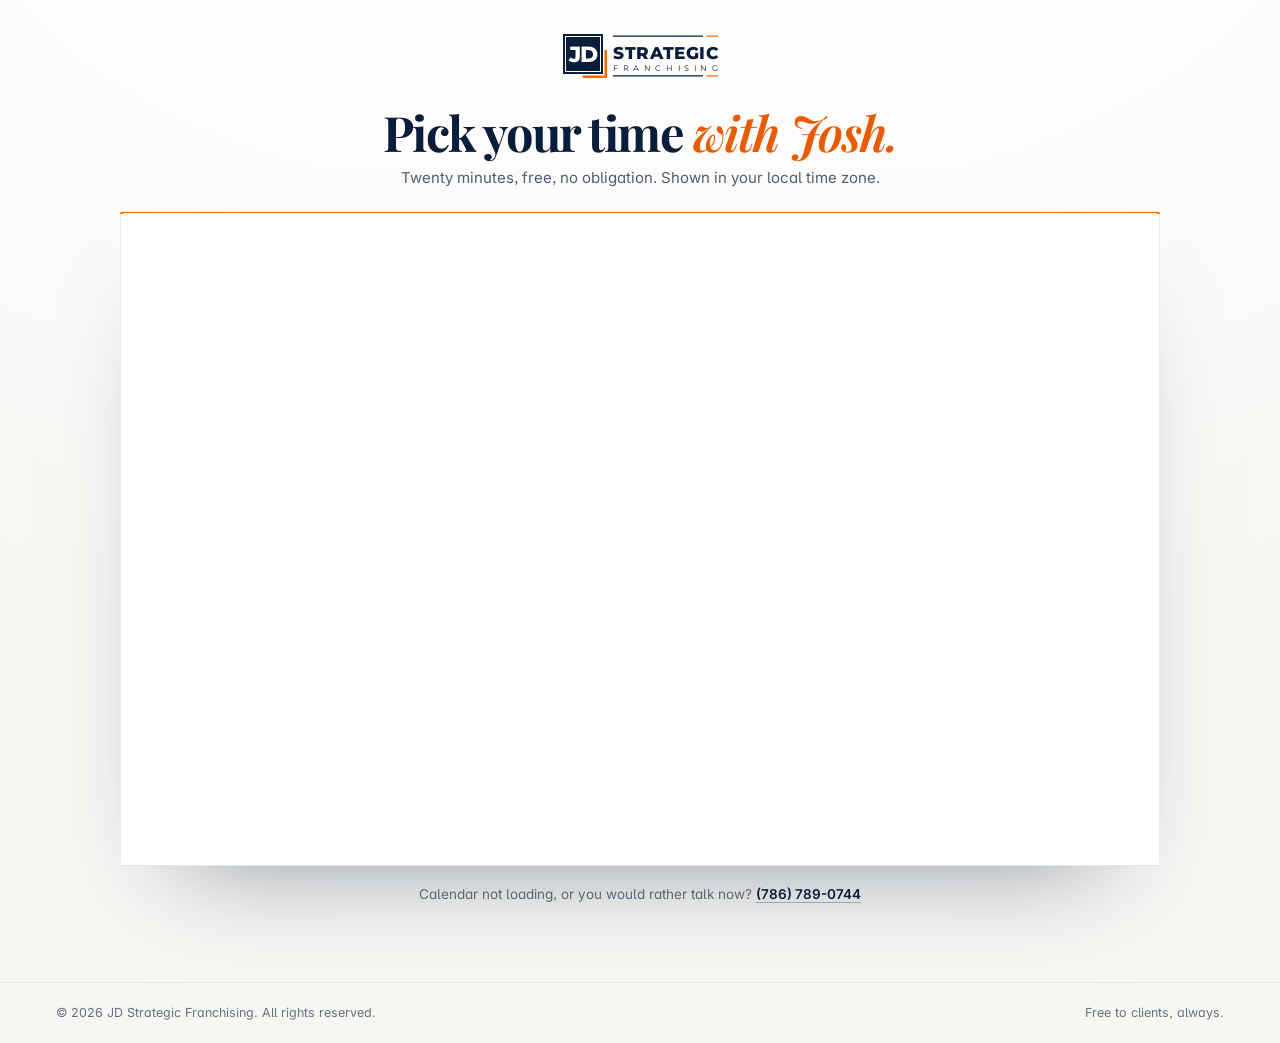
==== commit 449022c3: "Opt-in page rebuilt as a VSL funnel: headline, sub, Josh's story video, one button Co-Authored-By: C" ====
--- a/book.html
+++ b/book.html
@@ -33,7 +33,7 @@
     <rect x="574" y="165" width="46" height="5" fill="#FF6A00"/>
   </symbol>
 </svg>
-<div class="air" aria-hidden="true"></div>
+
 
 <header class="plate-top"><svg class="logo" role="img" aria-label="JD Strategic Franchising"><use href="#jd-mark"/></svg></header>
 
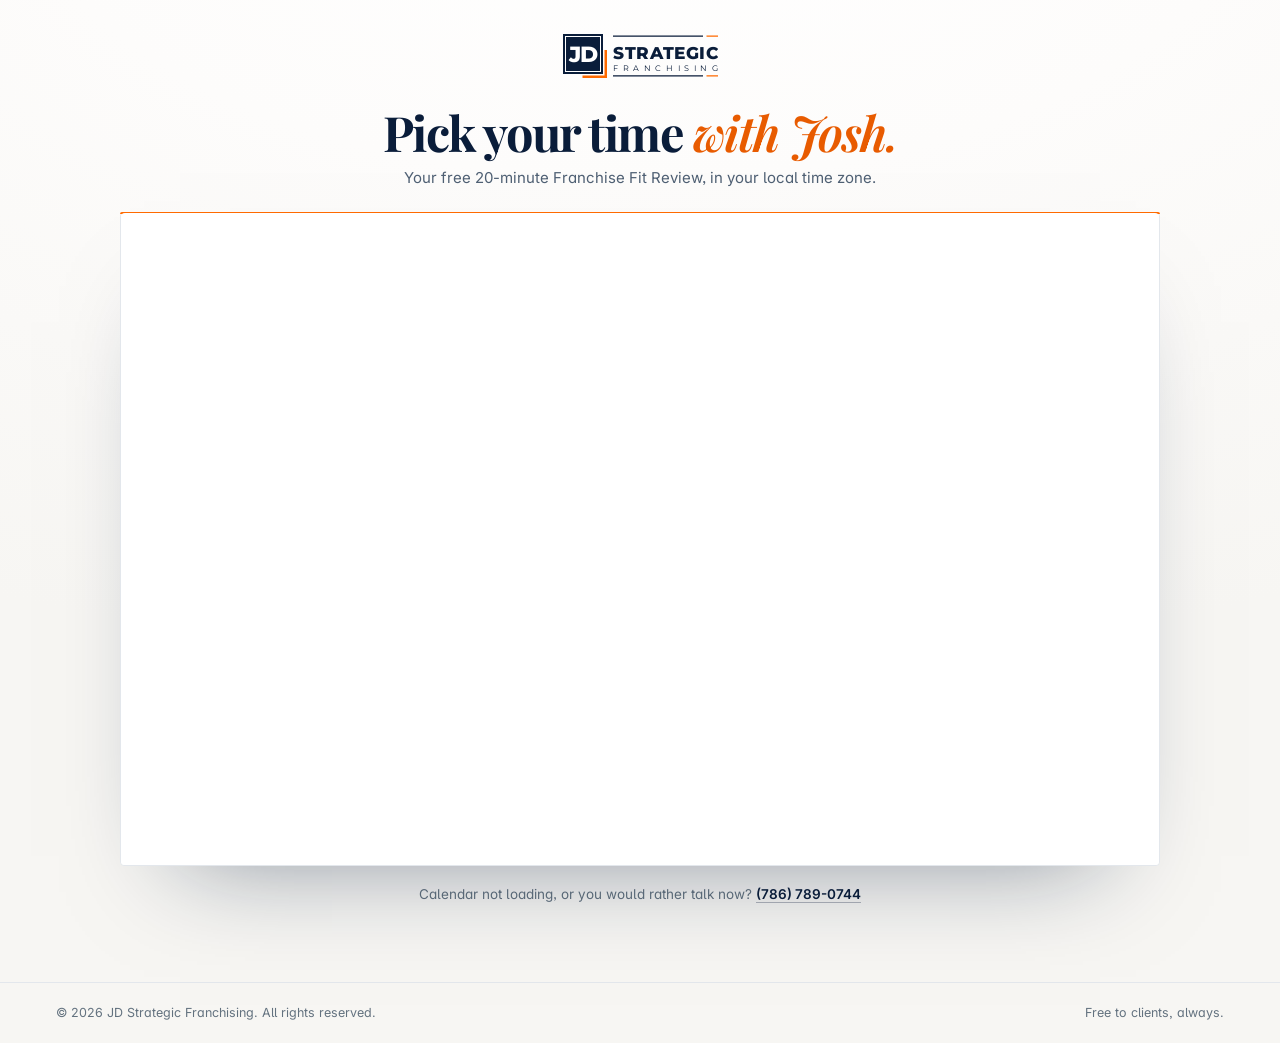
==== commit 8b28c36e: "Opt-in: Javier's long-form copy, the Franchise Fit Review, one button label Co-Authored-By: Claude O" ====
--- a/book.html
+++ b/book.html
@@ -4,7 +4,7 @@
 <meta charset="utf-8">
 <meta name="viewport" content="width=device-width, initial-scale=1, viewport-fit=cover">
 <title>Pick Your Time with Josh DuBois | JD Strategic Franchising</title>
-<meta name="description" content="Pick a time on Josh DuBois's live calendar. A free twenty-minute consultation with a second-generation franchise owner.">
+<meta name="description" content="Pick a time on Josh DuBois's live calendar for your free 20-minute Franchise Fit Review.">
 <meta name="robots" content="noindex">
 <meta name="theme-color" content="#0A1D3A">
 <link rel="icon" type="image/png" sizes="64x64" href="assets/favicon.png">
@@ -41,7 +41,7 @@
   <section class="wrap" aria-labelledby="h1">
     <div class="bk-head">
       <h1 id="h1" class="hv" style="--i:0">Pick your time <span class="it">with Josh.</span></h1>
-      <p class="lede hv" style="--i:1">Twenty minutes, free, no obligation. Shown in your local time zone.</p>
+      <p class="lede hv" style="--i:1">Your free 20-minute Franchise Fit Review, in your local time zone.</p>
     </div>
     <div class="cal-wrap hv" style="--i:2">
       <div class="cal">
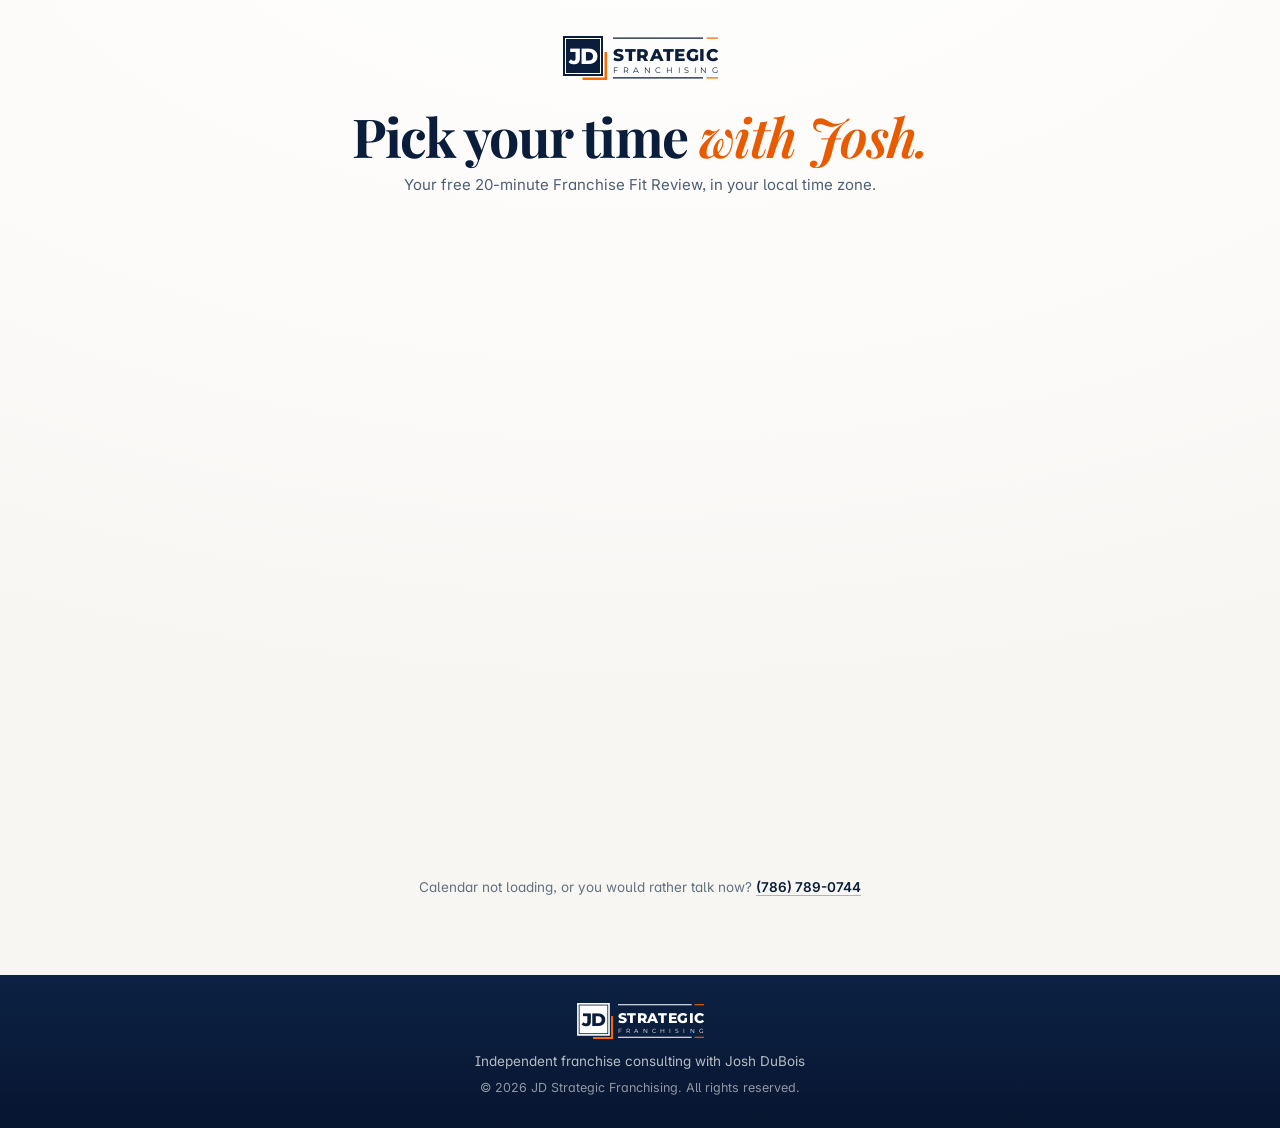
==== commit 5be02cbe: "Redesign all three pages: one grid, real photography, rebuilt confirmation, three review rounds appl" ====
--- a/book.html
+++ b/book.html
@@ -15,7 +15,7 @@
 <link rel="preconnect" href="https://fonts.gstatic.com" crossorigin>
 <link rel="preconnect" href="https://api.leadconnectorhq.com">
 <link href="https://fonts.googleapis.com/css2?family=Playfair+Display:ital,wght@0,400..900;1,400..900&family=Inter:opsz,wght@14..32,400..700&family=Montserrat:wght@400;800&display=swap" rel="stylesheet">
-<link rel="stylesheet" href="assets/funnel.css">
+<link rel="stylesheet" href="assets/funnel.css?v=ff68722fd2">
 </head>
 <body class="bookpage" data-page="book">
 <svg width="0" height="0" style="position:absolute" aria-hidden="true">
@@ -52,9 +52,9 @@
   </section>
 </main>
 
-<footer class="plate-foot"><span>&copy; 2026 JD Strategic Franchising. All rights reserved.</span><span>Free to clients, always.</span></footer>
+<footer class="bk-foot"><svg class="logo" role="img" aria-label="JD Strategic Franchising"><use href="#jd-mark"/></svg><p>Independent franchise consulting with Josh DuBois</p><p>&copy; 2026 JD Strategic Franchising. All rights reserved.</p></footer>
 
 <script src="https://link.msgsndr.com/js/form_embed.js" defer></script>
-<script src="assets/funnel.js"></script>
+<script src="assets/funnel.js?v=4f6ae38a34"></script>
 </body>
 </html>
--- a/assets/funnel.css
+++ b/assets/funnel.css
@@ -278,7 +278,7 @@
 .bookpage{background-color:#fff;background-image:var(--lit-paper);min-height:100svh;display:flex;flex-direction:column;position:relative;isolation:isolate}
 .bookpage .air::before{right:-14%;top:-30%;opacity:.8}
 .bookpage .air::after{right:auto;left:-10%;bottom:auto;top:30%;opacity:.7}
-.plate-top{display:flex;justify-content:center;padding:clamp(22px,2.8vw,34px) var(--gut) 0}
+.plate-top{display:flex;justify-content:center;padding:clamp(30px,2.8vw,36px) var(--gut) 0}
 .plate-top .logo{height:44px;color:var(--ink);--logo-box:var(--ink);--logo-on-box:#fff}
 .steps{display:flex;gap:10px;margin:clamp(18px,2.2vw,26px) auto 0;padding-inline:var(--gut);max-width:520px;width:100%}
 .steps i{flex:1;height:2px;background:var(--hairline);border-radius:2px;position:relative;overflow:hidden}
@@ -328,12 +328,12 @@
 .answers span{display:inline-flex;align-items:center;gap:8px;padding:7px 12px;border:1px solid var(--hairline);border-radius:3px;background:#fff;font-size:13px;color:var(--ink);font-weight:500}
 .answers span i{width:6px;height:6px;border-radius:50%;background:var(--accent);flex:none}
 .answers button{font-size:13px;font-weight:600;color:var(--ink);text-decoration:underline;text-underline-offset:3px;padding:7px 4px}
-.cal{position:relative;background:#fff;border:1px solid var(--hairline);border-radius:4px;box-shadow:0 50px 100px -60px rgba(10,29,58,.5)}
-.cal::before{content:"";position:absolute;left:-1px;right:-1px;top:-1px;height:2px;background:var(--accent);border-radius:4px 4px 0 0}
+.cal{position:relative}
+.cal::before{content:none}
 .cal-top{display:flex;justify-content:space-between;gap:16px;padding:15px clamp(16px,2vw,24px);border-bottom:1px solid var(--hairline);font-size:10.5px;font-weight:600;letter-spacing:.18em;text-transform:uppercase;color:var(--muted)}
 .cal-top span:first-child{display:flex;align-items:center;gap:10px;color:var(--ink)}
 .cal-top i{width:22px;height:1px;background:var(--accent);flex:none}
-.cal-body{position:relative;padding:6px;min-height:640px;background:#fff;border-radius:4px}
+.cal-body{position:relative;padding:0;min-height:640px}
 .cal-body iframe{display:block;width:100%;min-height:640px;border:0;position:relative;z-index:1}
 .cal-skel{position:absolute;inset:6px;display:grid;place-items:center;font-size:13.5px;color:var(--muted);background:#fff;z-index:0}
 .cal-skel::before{content:"";position:absolute;inset:0;background:linear-gradient(100deg,transparent 30%,rgba(10,29,58,.035) 50%,transparent 70%);background-size:200% 100%;animation:shimmer 1.6s linear infinite}
@@ -347,12 +347,12 @@
 .meet ul{display:flex;flex-wrap:wrap;gap:6px 18px;margin-top:12px;font-size:12.5px;color:var(--muted)}
 .meet li{display:flex;align-items:center;gap:8px}
 .meet li::before{content:"";width:5px;height:5px;border-radius:50%;background:var(--accent);flex:none}
-.plate-foot{display:flex;flex-wrap:wrap;justify-content:space-between;gap:8px 20px;padding:20px var(--gut);border-top:1px solid var(--hairline);font-size:12.5px;color:var(--muted)}
+.plate-foot{background:#fff;display:flex;flex-wrap:wrap;justify-content:space-between;gap:8px 20px;padding:20px var(--gut);border-top:1px solid var(--hairline);font-size:12.5px;color:var(--muted)}
 .plate-foot .legal{flex-basis:100%;font-size:11px;line-height:1.55;color:var(--faint);max-width:none}
 .bk-head h1 .it{display:block}
 .cal-page{padding-top:clamp(18px,2.4vw,30px)}
 .cal-page .bk-head{margin-bottom:clamp(16px,1.8vw,22px)}
-.cal-page .bk-head h1{font-size:clamp(32px,3.8vw,52px);margin-bottom:10px}
+.cal-page .bk-head h1{font-size:clamp(34px,4.2vw,60px);margin-bottom:10px}
 .cal-page .bk-head h1 .it{display:inline}
 .cal-page .bk-head .lede{font-size:clamp(15px,1.1vw,17px)}
 
@@ -448,3 +448,7 @@
   .opts .opt,.q-in{animation:none!important}
   .steps i::after,.cal-skel::before{transition:none;animation:none}
 }
+
+.bk-foot{margin-top:auto;background:linear-gradient(180deg,#0C2244 0%,#071530 100%);color:rgba(255,255,255,.55);padding:28px var(--gut) 30px;display:flex;flex-direction:column;align-items:center;gap:8px;font-size:12.5px;line-height:1.5;text-align:center}
+.bk-foot .logo{width:127px;height:36px;margin-bottom:4px;color:#fff;--logo-box:#fff;--logo-on-box:var(--ink)}
+.bk-foot p:first-of-type{font-size:13.5px;color:rgba(255,255,255,.7)}
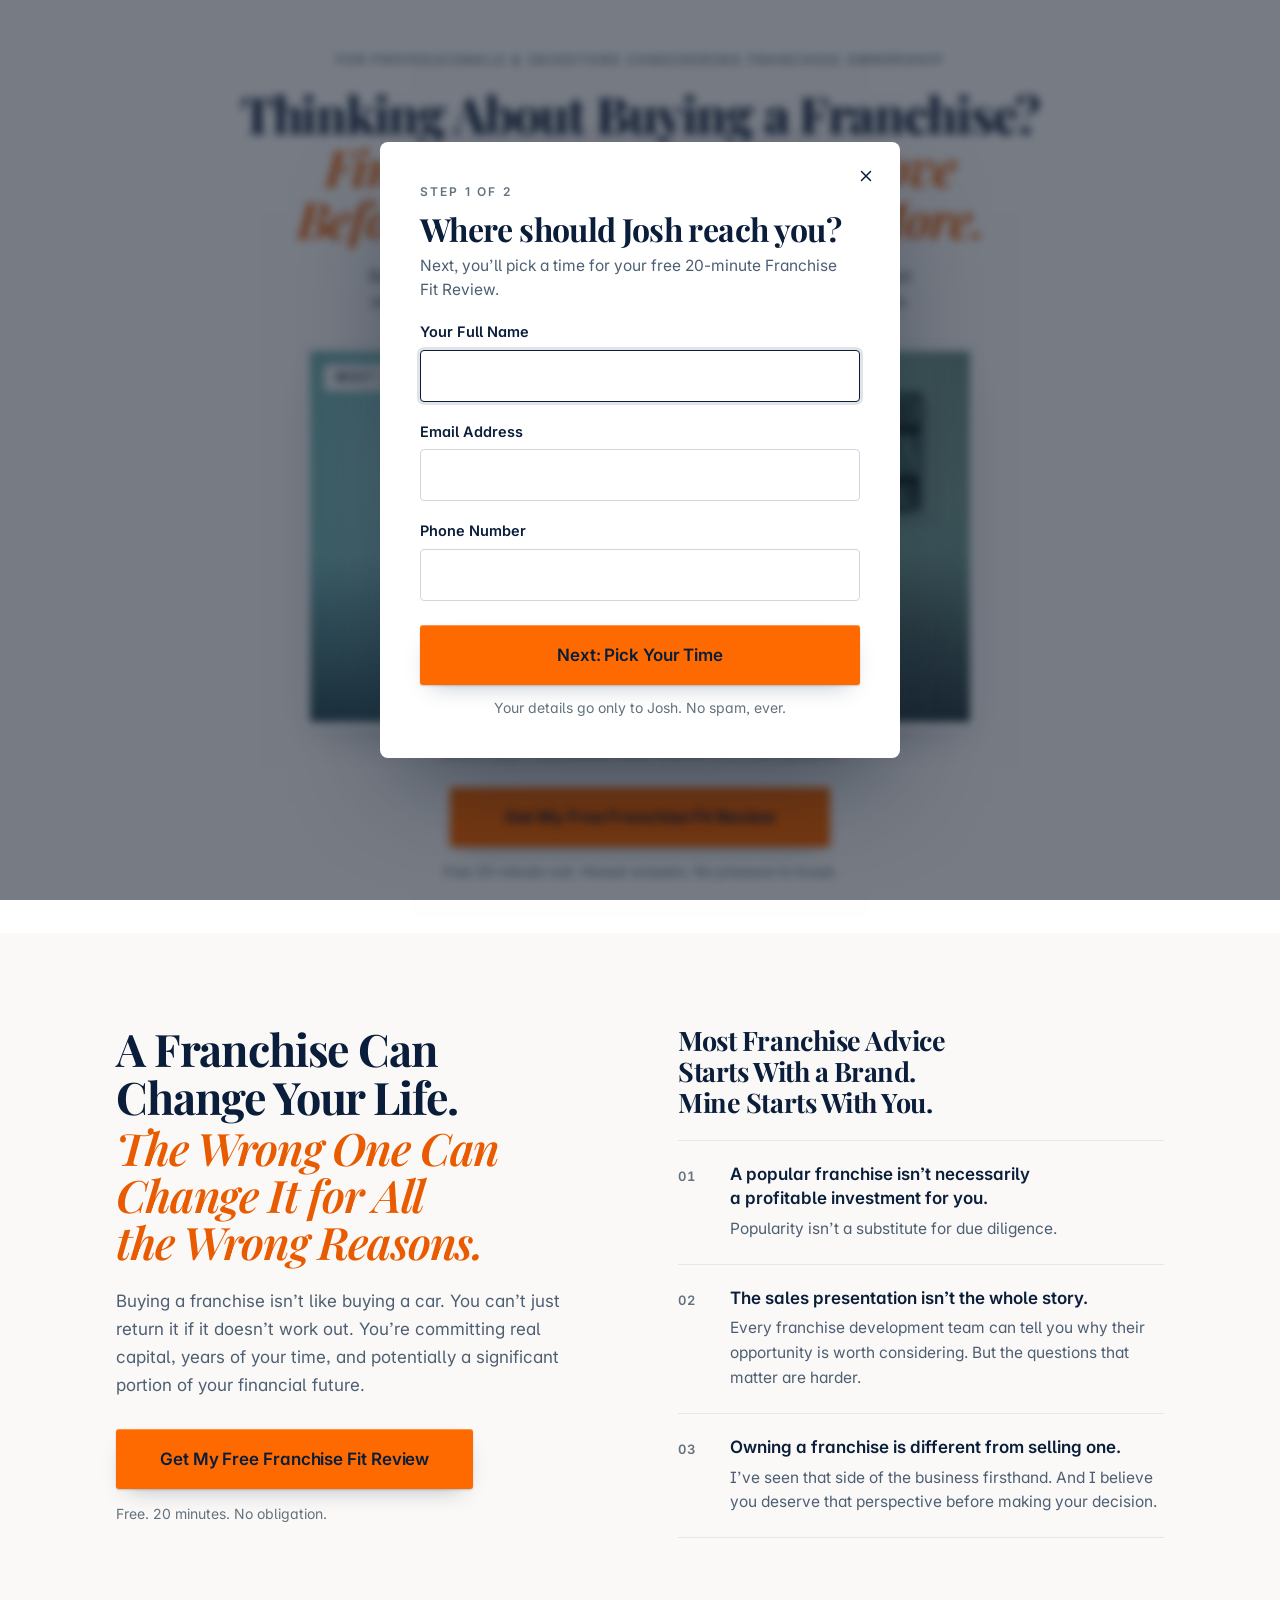
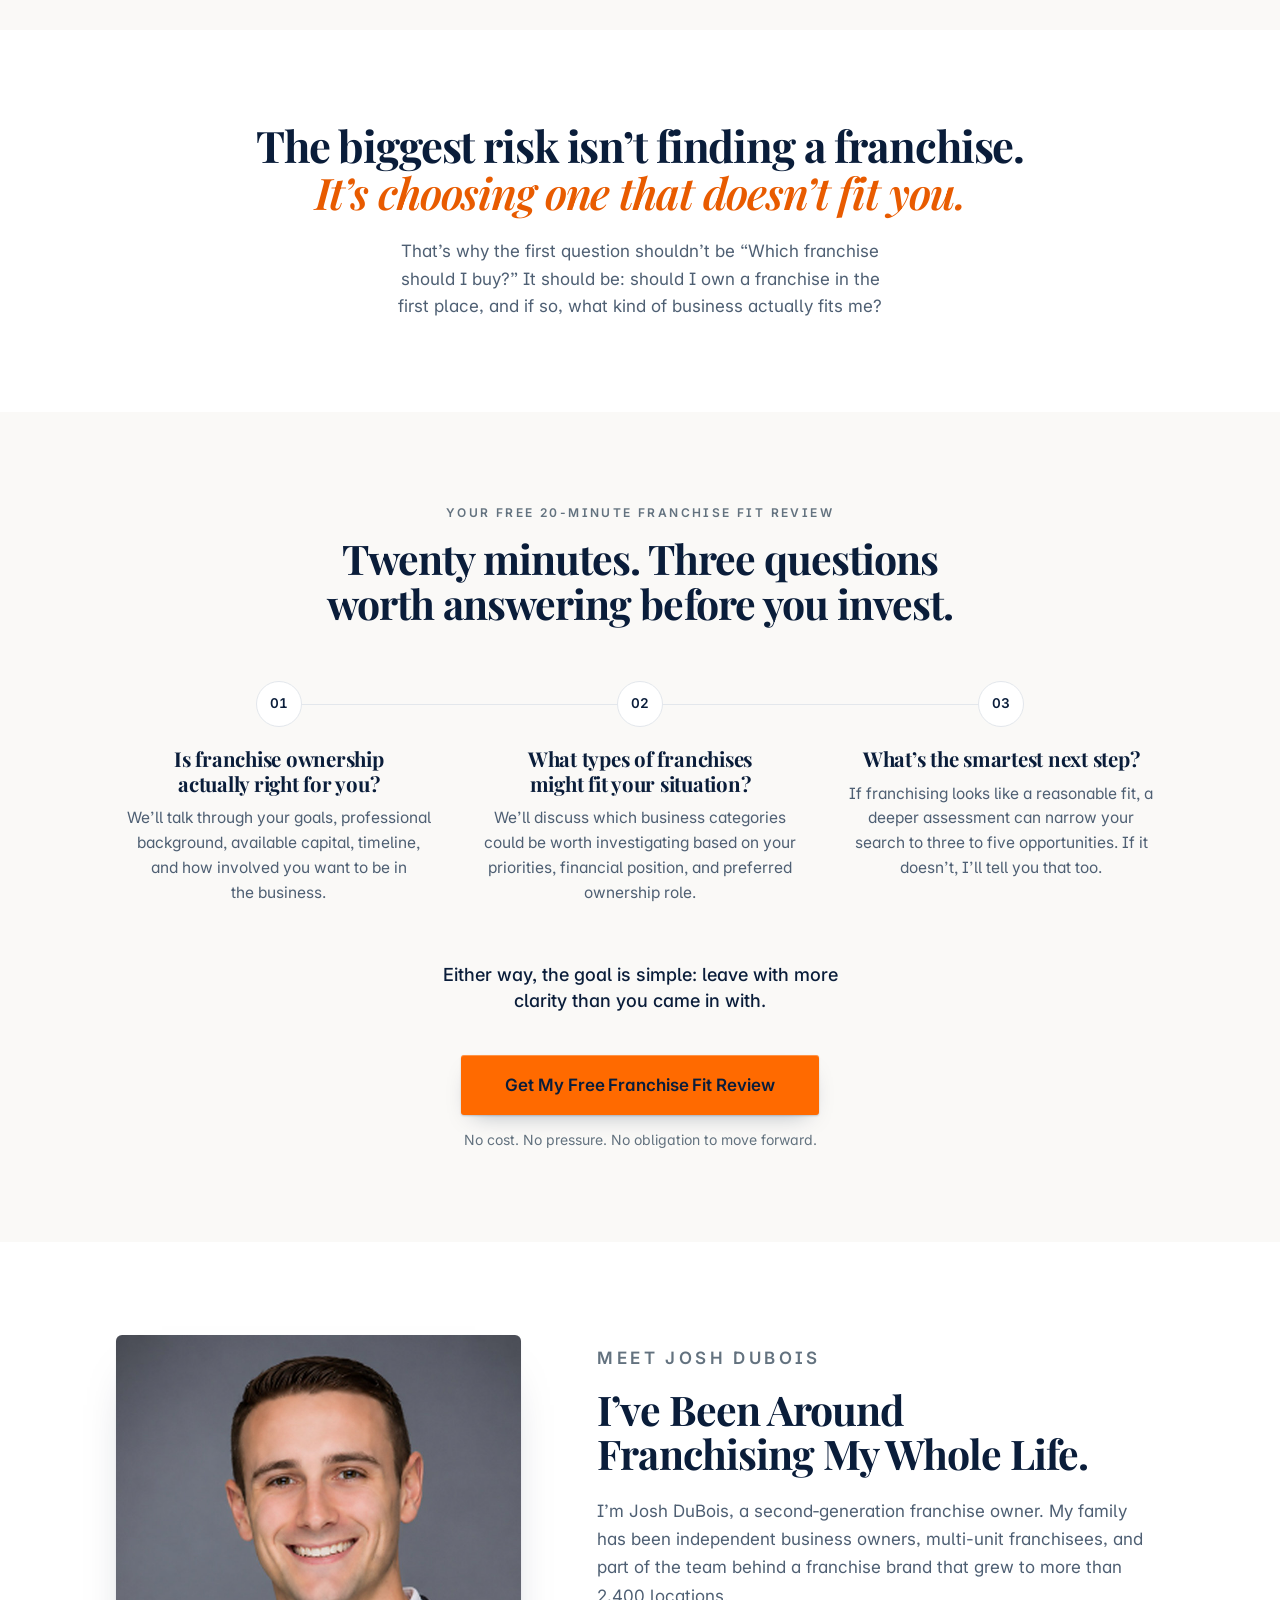
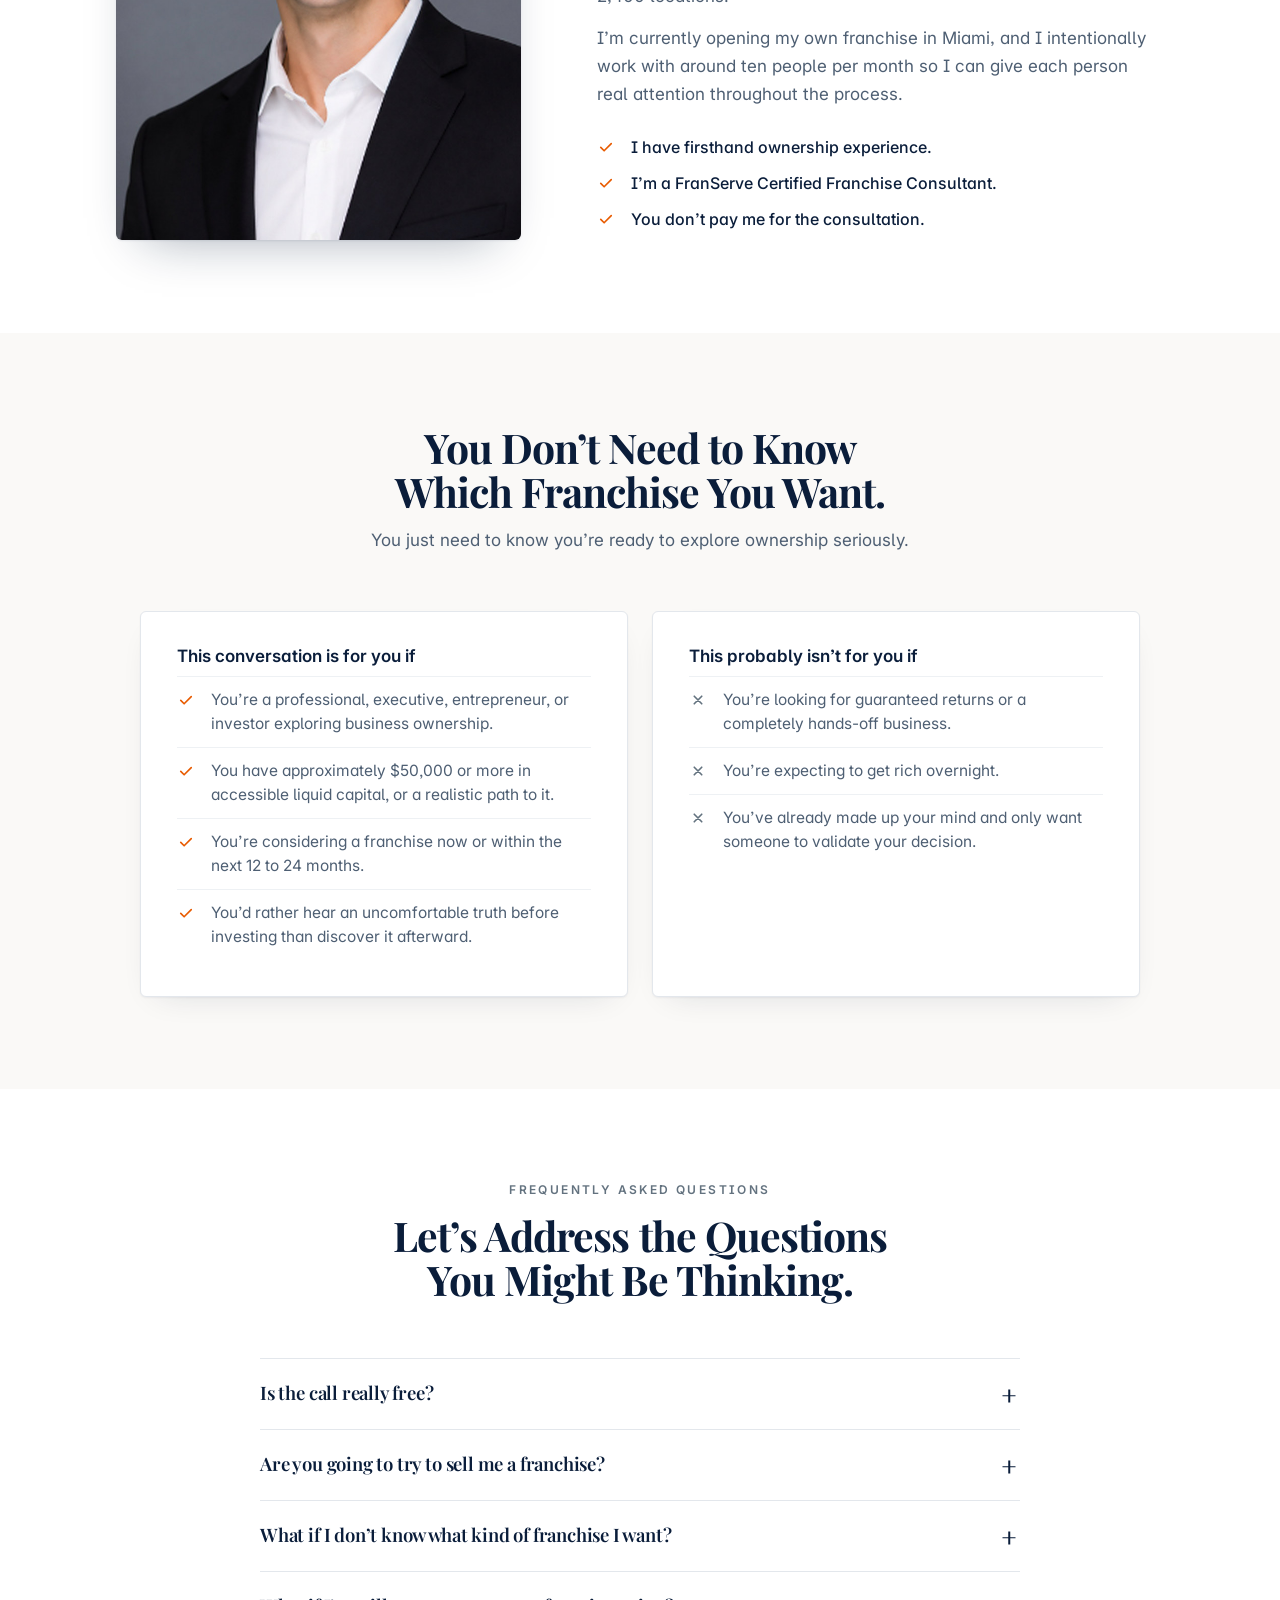
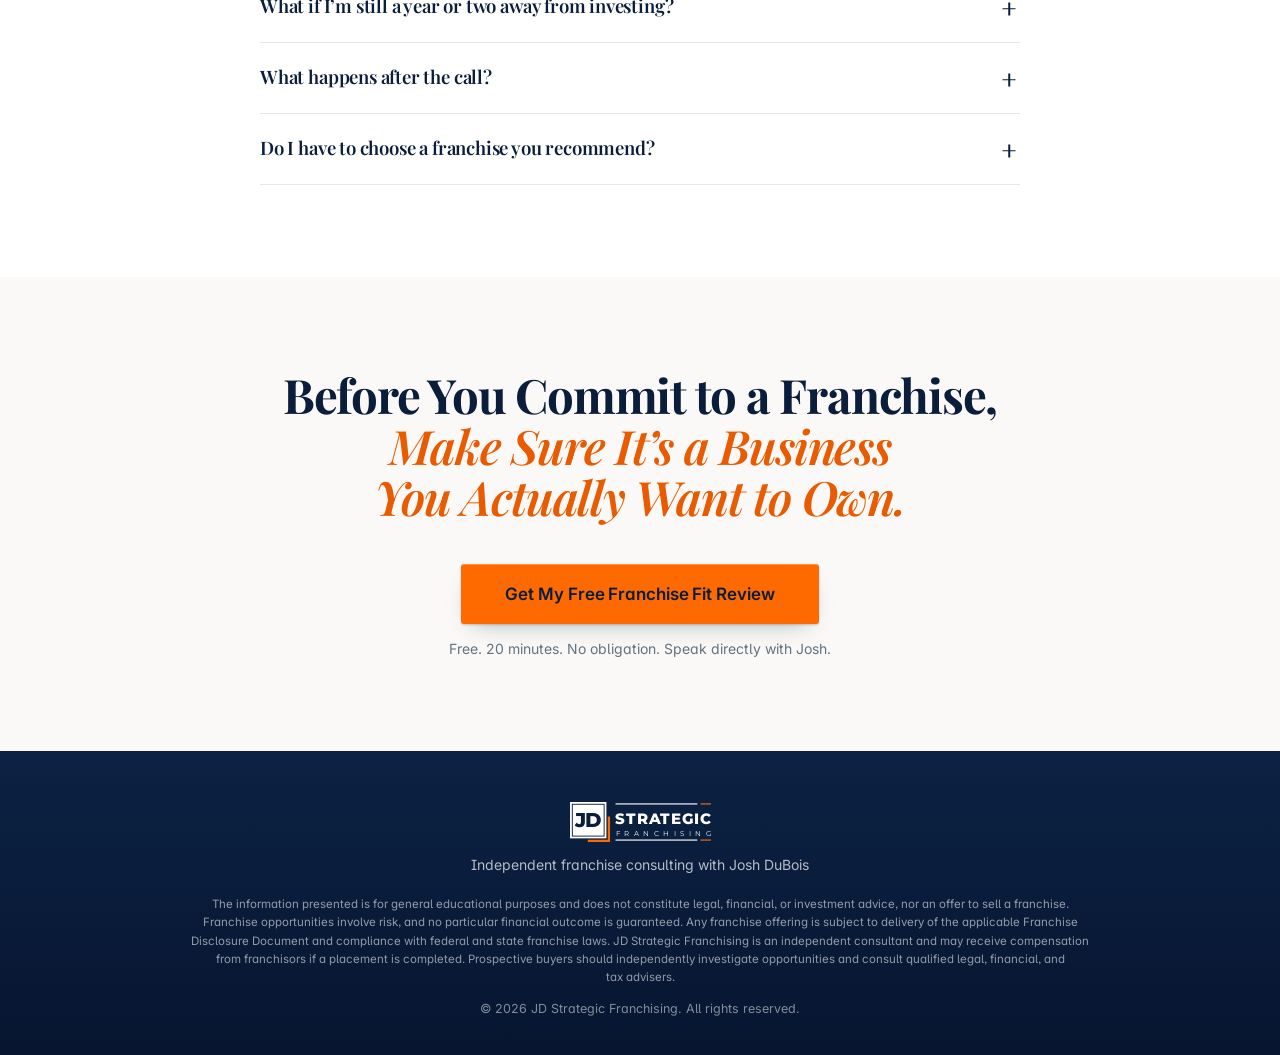
==== commit cbddd7d5: "Opt-in before booking: every button opens a name/email/phone form, the calendar is prefilled, book.h" ====
--- a/book.html
+++ b/book.html
@@ -55,6 +55,6 @@
 <footer class="bk-foot"><svg class="logo" role="img" aria-label="JD Strategic Franchising"><use href="#jd-mark"/></svg><p>Independent franchise consulting with Josh DuBois</p><p>&copy; 2026 JD Strategic Franchising. All rights reserved.</p></footer>
 
 <script src="https://link.msgsndr.com/js/form_embed.js" defer></script>
-<script src="assets/funnel.js?v=4f6ae38a34"></script>
+<script src="assets/funnel.js?v=feee1816b8"></script>
 </body>
 </html>
